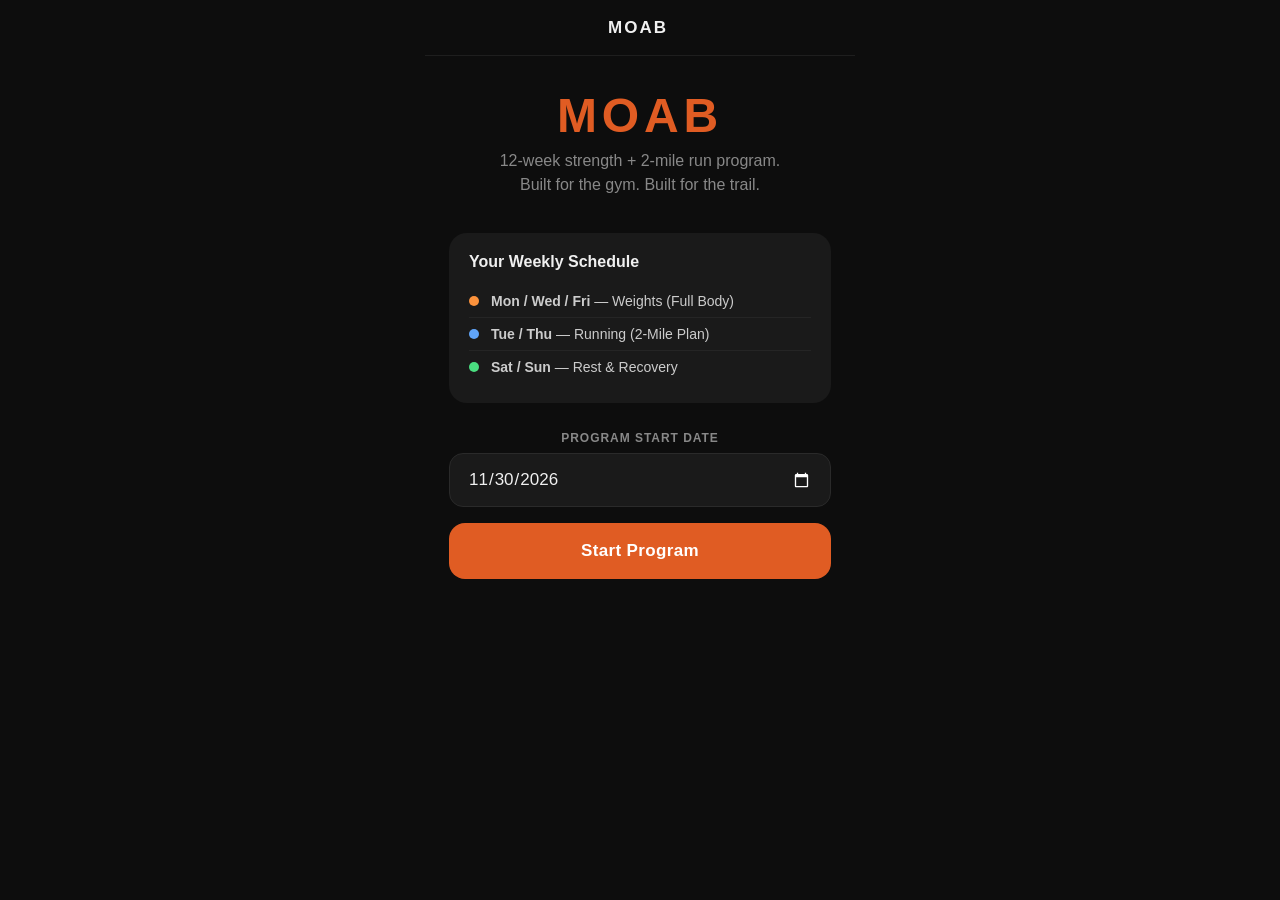
==== index.html @ dd0b4533 "How it works:" ====
<!DOCTYPE html>
<html lang="en">
<head>
  <meta charset="UTF-8">
  <meta name="viewport" content="width=device-width, initial-scale=1.0, viewport-fit=cover, maximum-scale=1.0, user-scalable=no">
  <meta name="apple-mobile-web-app-capable" content="yes">
  <meta name="apple-mobile-web-app-status-bar-style" content="black-translucent">
  <meta name="theme-color" content="#0d0d0d">
  <title>MOAB</title>
  <link rel="stylesheet" href="styles.css">
</head>
<body>
  <div id="app">
    <header id="top-bar">
      <button id="back-btn" class="back-btn hidden" data-action="back">
        <svg viewBox="0 0 24 24" fill="none" stroke="currentColor" stroke-width="2.5" stroke-linecap="round" stroke-linejoin="round">
          <polyline points="15 18 9 12 15 6"/>
        </svg>
      </button>
      <span id="header-title">MOAB</span>
      <div class="header-spacer"></div>
    </header>

    <main id="view"></main>

    <nav id="bottom-nav">
      <button class="nav-btn active" data-view="today">
        <svg viewBox="0 0 24 24" fill="none" stroke="currentColor" stroke-width="2" stroke-linecap="round" stroke-linejoin="round">
          <path d="M13 2L3 14h9l-1 8 10-12h-9l1-8z"/>
        </svg>
        <span>Today</span>
      </button>
      <button class="nav-btn" data-view="schedule">
        <svg viewBox="0 0 24 24" fill="none" stroke="currentColor" stroke-width="2" stroke-linecap="round" stroke-linejoin="round">
          <rect x="3" y="4" width="18" height="18" rx="2"/>
          <line x1="16" y1="2" x2="16" y2="6"/>
          <line x1="8" y1="2" x2="8" y2="6"/>
          <line x1="3" y1="10" x2="21" y2="10"/>
        </svg>
        <span>Schedule</span>
      </button>
      <button class="nav-btn" data-view="history">
        <svg viewBox="0 0 24 24" fill="none" stroke="currentColor" stroke-width="2" stroke-linecap="round" stroke-linejoin="round">
          <polyline points="22 12 18 12 15 21 9 3 6 12 2 12"/>
        </svg>
        <span>History</span>
      </button>
      <button class="nav-btn" data-view="settings">
        <svg viewBox="0 0 24 24" fill="none" stroke="currentColor" stroke-width="2" stroke-linecap="round" stroke-linejoin="round">
          <circle cx="12" cy="12" r="3"/>
          <path d="M19.4 15a1.65 1.65 0 0 0 .33 1.82l.06.06a2 2 0 0 1-2.83 2.83l-.06-.06a1.65 1.65 0 0 0-1.82-.33 1.65 1.65 0 0 0-1 1.51V21a2 2 0 0 1-4 0v-.09A1.65 1.65 0 0 0 9 19.4a1.65 1.65 0 0 0-1.82.33l-.06.06a2 2 0 0 1-2.83-2.83l.06-.06A1.65 1.65 0 0 0 4.68 15a1.65 1.65 0 0 0-1.51-1H3a2 2 0 0 1 0-4h.09A1.65 1.65 0 0 0 4.6 9a1.65 1.65 0 0 0-.33-1.82l-.06-.06a2 2 0 0 1 2.83-2.83l.06.06A1.65 1.65 0 0 0 9 4.68a1.65 1.65 0 0 0 1-1.51V3a2 2 0 0 1 4 0v.09a1.65 1.65 0 0 0 1 1.51 1.65 1.65 0 0 0 1.82-.33l.06-.06a2 2 0 0 1 2.83 2.83l-.06.06A1.65 1.65 0 0 0 19.4 9a1.65 1.65 0 0 0 1.51 1H21a2 2 0 0 1 0 4h-.09a1.65 1.65 0 0 0-1.51 1z"/>
        </svg>
        <span>Settings</span>
      </button>
    </nav>
  </div>
  <script src="app.js"></script>
</body>
</html>
---- styles.css ----
/* =====================================================
   MOAB — Dark Mode Mobile App Styles
   ===================================================== */

*, *::before, *::after {
  box-sizing: border-box;
  margin: 0;
  padding: 0;
}

html {
  font-size: 16px;
  -webkit-text-size-adjust: 100%;
  height: 100%;
}

body {
  background: #0d0d0d;
  color: #f0f0f0;
  font-family: -apple-system, BlinkMacSystemFont, 'SF Pro Text', 'Segoe UI', sans-serif;
  min-height: 100dvh;
  -webkit-tap-highlight-color: transparent;
  overscroll-behavior: none;
}

/* =================== APP SHELL =================== */

#app {
  display: flex;
  flex-direction: column;
  height: 100dvh;
  max-width: 430px;
  margin: 0 auto;
  position: relative;
  background: #0d0d0d;
}

#top-bar {
  display: flex;
  align-items: center;
  justify-content: space-between;
  height: 56px;
  padding: 0 8px 0 4px;
  background: #0d0d0d;
  border-bottom: 1px solid #1e1e1e;
  flex-shrink: 0;
  z-index: 10;
}

#header-title {
  font-size: 17px;
  font-weight: 800;
  letter-spacing: 0.12em;
  color: #f0f0f0;
  text-transform: uppercase;
}

.back-btn {
  width: 44px;
  height: 44px;
  display: flex;
  align-items: center;
  justify-content: center;
  background: none;
  border: none;
  color: #e05c23;
  cursor: pointer;
  border-radius: 10px;
  transition: background 0.1s;
}

.back-btn:active { background: #1a1a1a; }
.back-btn svg { width: 26px; height: 26px; }
.back-btn.hidden { visibility: hidden; pointer-events: none; }

.header-spacer { width: 44px; }

#view {
  flex: 1;
  overflow-y: auto;
  -webkit-overflow-scrolling: touch;
  overscroll-behavior-y: none;
}

/* =================== BOTTOM NAV =================== */

#bottom-nav {
  display: flex;
  height: calc(64px + env(safe-area-inset-bottom));
  padding-bottom: env(safe-area-inset-bottom);
  background: #111;
  border-top: 1px solid #1e1e1e;
  flex-shrink: 0;
}

.nav-btn {
  flex: 1;
  display: flex;
  flex-direction: column;
  align-items: center;
  justify-content: center;
  gap: 3px;
  background: none;
  border: none;
  color: #555;
  cursor: pointer;
  padding: 8px 4px;
  transition: color 0.15s;
}

.nav-btn svg { width: 22px; height: 22px; }
.nav-btn span { font-size: 10px; font-weight: 600; letter-spacing: 0.04em; }
.nav-btn.active { color: #e05c23; }

/* =================== LAYOUT HELPERS =================== */

.view-pad {
  padding: 16px 16px 24px;
}

.pb-nav { padding-bottom: 20px; }

/* =================== CARDS =================== */

.card {
  background: #1a1a1a;
  border-radius: 18px;
  padding: 20px;
  margin-bottom: 12px;
}

.card-border {
  border: 1px solid #2a2a2a;
}

/* =================== BUTTONS =================== */

.btn {
  width: 100%;
  height: 56px;
  border-radius: 16px;
  border: none;
  font-size: 17px;
  font-weight: 700;
  cursor: pointer;
  transition: opacity 0.1s, transform 0.1s;
  letter-spacing: 0.02em;
  display: flex;
  align-items: center;
  justify-content: center;
  gap: 8px;
}

.btn:active { opacity: 0.85; transform: scale(0.98); }

.btn-primary { background: #e05c23; color: #fff; }
.btn-secondary { background: #252525; color: #f0f0f0; }
.btn-ghost { background: transparent; color: #e05c23; border: 2px solid #e05c23; }
.btn-success { background: #14532d; color: #4ade80; }
.btn-danger { background: #3b0000; color: #f87171; border: none; }
.btn-run { background: #1e3a5f; color: #60a5fa; }

.btn-sm {
  height: 48px;
  font-size: 15px;
  border-radius: 12px;
}

/* =================== TODAY VIEW =================== */

.today-header {
  text-align: center;
  padding: 24px 16px 16px;
}

.today-day {
  font-size: 12px;
  color: #888;
  text-transform: uppercase;
  letter-spacing: 0.15em;
  font-weight: 600;
}

.today-date-num {
  font-size: 56px;
  font-weight: 900;
  line-height: 1;
  color: #f0f0f0;
  margin: 4px 0;
}

.today-month {
  font-size: 18px;
  color: #888;
  font-weight: 500;
}

.today-week-badge {
  display: inline-block;
  margin-top: 10px;
  padding: 4px 14px;
  background: #1a1a1a;
  border-radius: 100px;
  font-size: 12px;
  font-weight: 600;
  color: #e05c23;
  letter-spacing: 0.05em;
}

/* =================== WORKOUT TYPE BADGES =================== */

.type-badge {
  display: inline-flex;
  align-items: center;
  gap: 5px;
  padding: 4px 12px;
  border-radius: 100px;
  font-size: 11px;
  font-weight: 700;
  letter-spacing: 0.08em;
  text-transform: uppercase;
  margin-bottom: 12px;
}

.type-badge.weights { background: #2a1506; color: #fb923c; }
.type-badge.run { background: #0f1e36; color: #60a5fa; }
.type-badge.rest { background: #1a1a1a; color: #555; }

/* Run type sub-badges */
.run-badge {
  display: inline-block;
  padding: 3px 10px;
  border-radius: 100px;
  font-size: 10px;
  font-weight: 700;
  letter-spacing: 0.1em;
  text-transform: uppercase;
  margin-bottom: 10px;
}

.run-badge.intervals { background: #1e3a5f; color: #60a5fa; }
.run-badge.threshold { background: #2d1e4a; color: #c084fc; }
.run-badge.tempo { background: #3b1f5e; color: #c084fc; }
.run-badge.easy { background: #1f3a2e; color: #4ade80; }
.run-badge.race-pace { background: #3b2814; color: #fb923c; }
.run-badge.time-trial { background: #3b0f0f; color: #f87171; }

/* =================== WORKOUT CARD (TODAY) =================== */

.workout-title {
  font-size: 26px;
  font-weight: 800;
  color: #f0f0f0;
  line-height: 1.1;
  margin-bottom: 4px;
}

.workout-focus {
  font-size: 15px;
  color: #aaa;
  margin-bottom: 20px;
  font-weight: 400;
}

/* =================== PROGRESS BAR =================== */

.progress-track {
  height: 6px;
  background: #252525;
  border-radius: 3px;
  overflow: hidden;
  margin: 12px 0;
}

.progress-fill {
  height: 100%;
  background: #e05c23;
  border-radius: 3px;
  transition: width 0.4s ease;
}

.progress-label {
  display: flex;
  justify-content: space-between;
  font-size: 12px;
  color: #888;
}

/* =================== COMPLETED BANNER =================== */

.complete-card {
  background: #0d1f16;
  border: 1px solid #14532d;
  border-radius: 18px;
  padding: 28px 20px;
  text-align: center;
  margin-bottom: 16px;
}

.complete-icon { font-size: 52px; margin-bottom: 10px; }
.complete-title { font-size: 22px; font-weight: 800; color: #4ade80; }
.complete-sub { font-size: 14px; color: #888; margin-top: 5px; }

/* =================== STATS ROW =================== */

.stats-row {
  display: grid;
  grid-template-columns: repeat(3, 1fr);
  gap: 10px;
  margin: 16px 0;
}

.stat-box {
  background: #1a1a1a;
  border-radius: 14px;
  padding: 14px 8px;
  text-align: center;
}

.stat-val { font-size: 24px; font-weight: 800; color: #f0f0f0; }
.stat-lbl { font-size: 10px; color: #888; text-transform: uppercase; letter-spacing: 0.08em; margin-top: 3px; }

/* =================== REST DAY =================== */

.rest-day {
  text-align: center;
  padding: 48px 24px 32px;
}

.rest-day-icon { font-size: 72px; margin-bottom: 16px; }
.rest-day-title { font-size: 28px; font-weight: 800; color: #f0f0f0; margin-bottom: 8px; }
.rest-day-sub { font-size: 16px; color: #888; line-height: 1.5; }

/* =================== WEIGHT LOGGER =================== */

.exercise-block {
  background: #1a1a1a;
  border-radius: 18px;
  padding: 18px;
  margin-bottom: 12px;
  border: 1px solid #252525;
  transition: border-color 0.2s, background 0.2s;
}

.exercise-block.all-done {
  background: #0d1f16;
  border-color: #166534;
}

.exercise-name {
  font-size: 19px;
  font-weight: 700;
  color: #f0f0f0;
  margin-bottom: 2px;
}

.exercise-hint {
  font-size: 12px;
  color: #888;
  margin-bottom: 2px;
  line-height: 1.4;
}

.exercise-target {
  font-size: 12px;
  color: #666;
  margin-bottom: 14px;
}

/* Weight Adjuster */
.weight-adjuster {
  display: flex;
  align-items: center;
  gap: 0;
  background: #252525;
  border-radius: 14px;
  overflow: hidden;
  margin-bottom: 14px;
}

.w-btn {
  width: 56px;
  height: 52px;
  border: none;
  background: transparent;
  color: #f0f0f0;
  font-size: 26px;
  font-weight: 300;
  cursor: pointer;
  display: flex;
  align-items: center;
  justify-content: center;
  transition: background 0.1s;
  flex-shrink: 0;
}

.w-btn:active { background: #333; }

.w-display {
  flex: 1;
  text-align: center;
  font-size: 22px;
  font-weight: 700;
  color: #f0f0f0;
  cursor: pointer;
}

.w-unit {
  font-size: 12px;
  color: #888;
  font-weight: 400;
  margin-left: 3px;
}

/* Set Buttons */
.sets-row {
  display: flex;
  gap: 10px;
}

.set-btn {
  flex: 1;
  height: 64px;
  min-width: 0;
  border-radius: 14px;
  border: 2px solid #2a2a2a;
  background: #111;
  color: #666;
  font-size: 17px;
  font-weight: 700;
  cursor: pointer;
  display: flex;
  flex-direction: column;
  align-items: center;
  justify-content: center;
  gap: 2px;
  transition: all 0.15s;
  line-height: 1;
}

.set-btn .set-num { font-size: 13px; font-weight: 500; }
.set-btn .set-check { font-size: 20px; }

.set-btn.done {
  background: #14532d;
  border-color: #4ade80;
  color: #4ade80;
}

.set-btn:active { transform: scale(0.90); }

/* Finish bar */
.finish-bar {
  position: sticky;
  bottom: 0;
  padding: 12px 16px 16px;
  background: linear-gradient(to top, #0d0d0d 70%, transparent);
}

/* =================== RUN LOGGER =================== */

.run-instruction-card {
  background: #111827;
  border: 1px solid #1e3a5f;
  border-radius: 18px;
  padding: 18px;
  margin-bottom: 16px;
}

.run-step {
  display: flex;
  gap: 12px;
  padding: 9px 0;
  border-bottom: 1px solid #1e2a3a;
}

.run-step:last-child { border-bottom: none; }

.run-step-dot {
  width: 8px;
  height: 8px;
  border-radius: 50%;
  background: #e05c23;
  margin-top: 7px;
  flex-shrink: 0;
}

.run-step-dot.blue { background: #60a5fa; }
.run-step-dot.green { background: #4ade80; }
.run-step-dot.orange { background: #fb923c; }
.run-step-dot.red { background: #f87171; }

.run-step-text { font-size: 15px; color: #e0e0e0; line-height: 1.45; flex: 1; }
.run-step-label { font-size: 11px; color: #888; margin-top: 3px; }

/* Form elements */
.form-group { margin-bottom: 16px; }

.form-label {
  font-size: 12px;
  font-weight: 700;
  color: #888;
  text-transform: uppercase;
  letter-spacing: 0.08em;
  margin-bottom: 8px;
  display: block;
}

.form-input {
  width: 100%;
  height: 54px;
  background: #1a1a1a;
  border: 1px solid #2a2a2a;
  border-radius: 14px;
  padding: 0 18px;
  font-size: 18px;
  color: #f0f0f0;
  outline: none;
  -webkit-appearance: none;
  font-family: inherit;
  transition: border-color 0.15s;
}

.form-input:focus { border-color: #e05c23; }
.form-input::placeholder { color: #444; }

/* Time input — monospace large display */
.time-input {
  font-size: 32px;
  font-weight: 700;
  font-variant-numeric: tabular-nums;
  text-align: center;
  letter-spacing: 0.05em;
}

.form-textarea {
  width: 100%;
  min-height: 88px;
  background: #1a1a1a;
  border: 1px solid #2a2a2a;
  border-radius: 14px;
  padding: 14px 18px;
  font-size: 15px;
  color: #f0f0f0;
  outline: none;
  resize: none;
  font-family: inherit;
  -webkit-appearance: none;
  transition: border-color 0.15s;
}

.form-textarea:focus { border-color: #e05c23; }
.form-textarea::placeholder { color: #444; }

/* Feel selector */
.feel-row {
  display: flex;
  gap: 10px;
}

.feel-btn {
  flex: 1;
  height: 56px;
  border-radius: 14px;
  border: 2px solid #252525;
  background: #1a1a1a;
  font-size: 26px;
  cursor: pointer;
  transition: all 0.15s;
}

.feel-btn.selected {
  border-color: #e05c23;
  background: #2a1506;
}

.feel-btn:active { transform: scale(0.92); }

/* =================== SCHEDULE VIEW =================== */

.week-nav {
  display: flex;
  align-items: center;
  justify-content: space-between;
  margin-bottom: 16px;
  padding: 0 2px;
}

.week-nav-label {
  font-size: 16px;
  font-weight: 700;
  color: #f0f0f0;
}

.week-nav-btn {
  width: 44px;
  height: 44px;
  border-radius: 12px;
  background: #1a1a1a;
  border: none;
  color: #f0f0f0;
  cursor: pointer;
  display: flex;
  align-items: center;
  justify-content: center;
  transition: background 0.1s;
}

.week-nav-btn:active { background: #252525; }
.week-nav-btn svg { width: 20px; height: 20px; }

.day-row {
  display: flex;
  align-items: center;
  background: #1a1a1a;
  border-radius: 16px;
  padding: 14px 16px;
  margin-bottom: 8px;
  gap: 14px;
  cursor: pointer;
  border: 1px solid transparent;
  transition: border-color 0.1s;
  min-height: 72px;
}

.day-row.today { border-color: #e05c23; }
.day-row.done { background: #0d1f16; border-color: #166534; }
.day-row.rest { opacity: 0.45; cursor: default; }
.day-row:active:not(.rest) { opacity: 0.8; }

.day-indicator {
  text-align: center;
  width: 40px;
  flex-shrink: 0;
}

.day-abbr {
  font-size: 11px;
  font-weight: 700;
  color: #888;
  text-transform: uppercase;
  letter-spacing: 0.06em;
}

.day-num-sched {
  font-size: 24px;
  font-weight: 800;
  color: #f0f0f0;
  line-height: 1.1;
}

.day-row.today .day-num-sched { color: #e05c23; }

.day-info { flex: 1; min-width: 0; }
.day-wkt-name { font-size: 15px; font-weight: 700; color: #f0f0f0; white-space: nowrap; overflow: hidden; text-overflow: ellipsis; }
.day-wkt-desc { font-size: 12px; color: #888; margin-top: 2px; }

.day-status-icon {
  font-size: 22px;
  flex-shrink: 0;
}

/* =================== HISTORY VIEW =================== */

.history-section-label {
  font-size: 12px;
  font-weight: 700;
  color: #888;
  text-transform: uppercase;
  letter-spacing: 0.1em;
  margin: 20px 0 8px 4px;
}

.history-item {
  display: flex;
  align-items: center;
  gap: 14px;
  background: #1a1a1a;
  border-radius: 16px;
  padding: 14px 16px;
  margin-bottom: 8px;
  cursor: pointer;
  transition: opacity 0.1s;
}

.history-item:active { opacity: 0.75; }

.history-icon {
  width: 46px;
  height: 46px;
  border-radius: 13px;
  display: flex;
  align-items: center;
  justify-content: center;
  font-size: 22px;
  flex-shrink: 0;
}

.history-icon.weights { background: #2a1506; }
.history-icon.run { background: #0f1e36; }

.history-info { flex: 1; min-width: 0; }
.history-date { font-size: 11px; color: #888; font-weight: 600; text-transform: uppercase; letter-spacing: 0.05em; }
.history-name { font-size: 16px; font-weight: 700; color: #f0f0f0; margin-top: 2px; }
.history-detail { font-size: 12px; color: #aaa; margin-top: 3px; }

/* =================== SETTINGS VIEW =================== */

.settings-section { margin-bottom: 28px; }

.settings-section-label {
  font-size: 11px;
  font-weight: 700;
  color: #888;
  text-transform: uppercase;
  letter-spacing: 0.12em;
  margin-bottom: 8px;
  padding-left: 6px;
}

.settings-row {
  display: flex;
  align-items: center;
  justify-content: space-between;
  background: #1a1a1a;
  border-radius: 14px;
  padding: 16px 18px;
  margin-bottom: 8px;
  min-height: 56px;
}

.settings-row-label { font-size: 15px; font-weight: 500; color: #f0f0f0; }
.settings-row-value { font-size: 15px; color: #888; }
.settings-row-link { font-size: 15px; color: #e05c23; font-weight: 600; cursor: pointer; }

/* Toggle */
.unit-toggle {
  display: flex;
  background: #252525;
  border-radius: 10px;
  padding: 3px;
}

.unit-btn {
  padding: 6px 18px;
  border: none;
  border-radius: 8px;
  font-size: 14px;
  font-weight: 700;
  cursor: pointer;
  color: #666;
  background: transparent;
  transition: all 0.15s;
}

.unit-btn.active { background: #1a1a1a; color: #f0f0f0; }

/* Reset confirm */
.reset-confirm {
  display: flex;
  flex-direction: column;
  gap: 8px;
}

/* =================== WELCOME / SETUP =================== */

.welcome-view {
  padding: 32px 24px;
  text-align: center;
}

.app-logo {
  font-size: 48px;
  font-weight: 900;
  letter-spacing: 0.1em;
  color: #e05c23;
  margin-bottom: 6px;
}

.app-tagline {
  font-size: 16px;
  color: #888;
  margin-bottom: 36px;
  line-height: 1.5;
}

.welcome-program-card {
  background: #1a1a1a;
  border-radius: 18px;
  padding: 20px;
  margin-bottom: 28px;
  text-align: left;
}

.welcome-program-title {
  font-size: 16px;
  font-weight: 700;
  color: #f0f0f0;
  margin-bottom: 14px;
}

.program-line {
  display: flex;
  align-items: center;
  gap: 12px;
  padding: 8px 0;
  border-bottom: 1px solid #252525;
  font-size: 14px;
  color: #ccc;
}

.program-line:last-child { border-bottom: none; }

.program-dot {
  width: 10px;
  height: 10px;
  border-radius: 50%;
  flex-shrink: 0;
}

.program-dot.orange { background: #fb923c; }
.program-dot.blue { background: #60a5fa; }
.program-dot.green { background: #4ade80; }

/* =================== NEXT WORKOUT CARD =================== */

.next-card {
  background: #1a1a1a;
  border-radius: 16px;
  padding: 16px;
  margin-bottom: 12px;
}

.next-label {
  font-size: 11px;
  font-weight: 700;
  color: #888;
  text-transform: uppercase;
  letter-spacing: 0.1em;
  margin-bottom: 6px;
}

.next-title { font-size: 17px; font-weight: 700; color: #f0f0f0; }
.next-desc { font-size: 13px; color: #aaa; margin-top: 3px; }

/* =================== SECTION DIVIDER =================== */

.section-title {
  font-size: 13px;
  font-weight: 700;
  color: #888;
  text-transform: uppercase;
  letter-spacing: 0.1em;
  margin: 20px 0 10px 2px;
}

/* =================== EMPTY STATE =================== */

.empty-state {
  text-align: center;
  padding: 64px 24px;
  color: #555;
}

.empty-icon { font-size: 52px; margin-bottom: 12px; }
.empty-title { font-size: 18px; font-weight: 700; color: #666; margin-bottom: 8px; }
.empty-text { font-size: 14px; color: #555; line-height: 1.6; }

/* =================== WEEK SUMMARY BADGE =================== */

.week-progress-row {
  display: flex;
  gap: 8px;
  margin: 16px 0;
}

.week-dot {
  flex: 1;
  height: 6px;
  border-radius: 3px;
  background: #252525;
  transition: background 0.3s;
}

.week-dot.done { background: #e05c23; }
.week-dot.partial { background: #8b3a16; }

/* =================== UTILITY =================== */

.text-muted { color: #888; }
.text-accent { color: #e05c23; }
.text-success { color: #4ade80; }
.text-run { color: #60a5fa; }
.text-warn { color: #fbbf24; }
.text-sm { font-size: 13px; }
.text-xs { font-size: 11px; }
.text-center { text-align: center; }
.fw-700 { font-weight: 700; }
.fw-800 { font-weight: 800; }
.mt-4 { margin-top: 4px; }
.mt-8 { margin-top: 8px; }
.mt-12 { margin-top: 12px; }
.mt-16 { margin-top: 16px; }
.mt-20 { margin-top: 20px; }
.mb-4 { margin-bottom: 4px; }
.mb-8 { margin-bottom: 8px; }
.mb-12 { margin-bottom: 12px; }
.mb-16 { margin-bottom: 16px; }
.mb-20 { margin-bottom: 20px; }

/* =================== ANIMATIONS =================== */

@keyframes fadeUp {
  from { opacity: 0; transform: translateY(10px); }
  to   { opacity: 1; transform: translateY(0); }
}

@keyframes pop {
  0%   { transform: scale(1); }
  40%  { transform: scale(0.88); }
  70%  { transform: scale(1.08); }
  100% { transform: scale(1); }
}

.fade-up { animation: fadeUp 0.22s ease forwards; }

.set-btn.just-done { animation: pop 0.3s ease; }

/* =================== WORKOUT SUMMARY EXERCISE LIST =================== */

.summary-exercise {
  display: flex;
  align-items: center;
  justify-content: space-between;
  padding: 10px 0;
  border-bottom: 1px solid #252525;
  font-size: 14px;
}

.summary-exercise:last-child { border-bottom: none; }
.summary-ex-name { color: #ccc; }
.summary-ex-val { color: #f0f0f0; font-weight: 700; }

/* =================== DATE PICKER WRAPPER =================== */

input[type="date"] {
  color-scheme: dark;
  background: #1a1a1a;
  border: 1px solid #2a2a2a;
  border-radius: 14px;
  padding: 0 18px;
  height: 54px;
  font-size: 17px;
  color: #f0f0f0;
  width: 100%;
  outline: none;
  -webkit-appearance: none;
  font-family: inherit;
}

input[type="date"]:focus { border-color: #e05c23; }
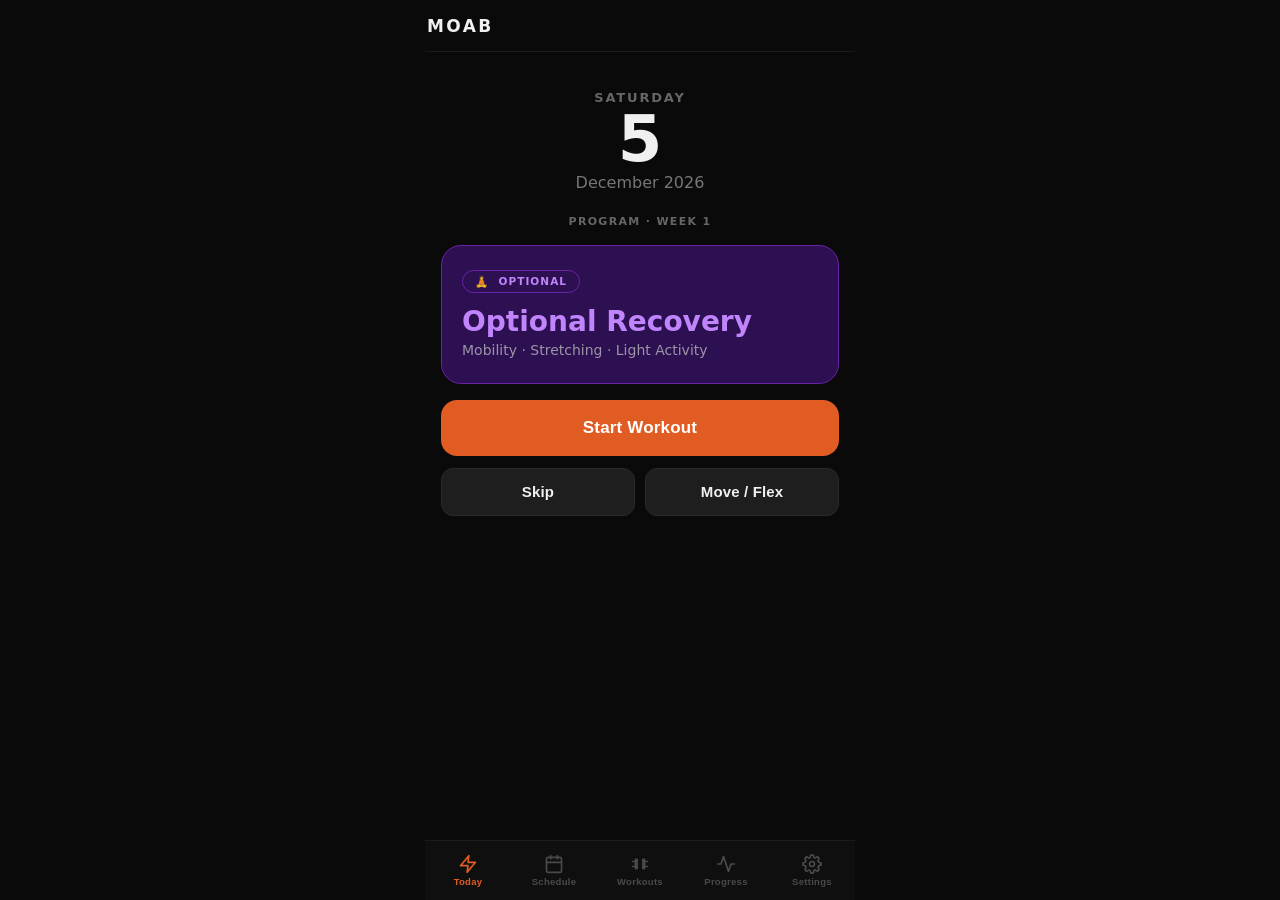
==== commit f276c48b: "What each tab does right now:" ====
--- a/index.html
+++ b/index.html
@@ -5,53 +5,90 @@
   <meta name="viewport" content="width=device-width, initial-scale=1.0, viewport-fit=cover, maximum-scale=1.0, user-scalable=no">
   <meta name="apple-mobile-web-app-capable" content="yes">
   <meta name="apple-mobile-web-app-status-bar-style" content="black-translucent">
-  <meta name="theme-color" content="#0d0d0d">
-  <title>MOAB</title>
+  <meta name="theme-color" content="#0a0a0a">
+  <title>MOAB Weight Training</title>
   <link rel="stylesheet" href="styles.css">
 </head>
 <body>
   <div id="app">
+
+    <!-- Top bar -->
     <header id="top-bar">
       <button id="back-btn" class="back-btn hidden" data-action="back">
-        <svg viewBox="0 0 24 24" fill="none" stroke="currentColor" stroke-width="2.5" stroke-linecap="round" stroke-linejoin="round">
+        <svg viewBox="0 0 24 24" fill="none" stroke="currentColor" stroke-width="2.5"
+             stroke-linecap="round" stroke-linejoin="round">
           <polyline points="15 18 9 12 15 6"/>
         </svg>
       </button>
       <span id="header-title">MOAB</span>
-      <div class="header-spacer"></div>
+      <div class="header-right"></div>
     </header>
 
+    <!-- Main content area -->
     <main id="view"></main>
 
+    <!-- Move/Flex overlay -->
+    <div id="overlay" class="overlay hidden"></div>
+    <div id="modal" class="modal hidden"></div>
+
+    <!-- Bottom navigation -->
     <nav id="bottom-nav">
+
       <button class="nav-btn active" data-view="today">
-        <svg viewBox="0 0 24 24" fill="none" stroke="currentColor" stroke-width="2" stroke-linecap="round" stroke-linejoin="round">
+        <svg viewBox="0 0 24 24" fill="none" stroke="currentColor" stroke-width="2"
+             stroke-linecap="round" stroke-linejoin="round">
           <path d="M13 2L3 14h9l-1 8 10-12h-9l1-8z"/>
         </svg>
         <span>Today</span>
       </button>
+
       <button class="nav-btn" data-view="schedule">
-        <svg viewBox="0 0 24 24" fill="none" stroke="currentColor" stroke-width="2" stroke-linecap="round" stroke-linejoin="round">
+        <svg viewBox="0 0 24 24" fill="none" stroke="currentColor" stroke-width="2"
+             stroke-linecap="round" stroke-linejoin="round">
           <rect x="3" y="4" width="18" height="18" rx="2"/>
           <line x1="16" y1="2" x2="16" y2="6"/>
-          <line x1="8" y1="2" x2="8" y2="6"/>
-          <line x1="3" y1="10" x2="21" y2="10"/>
+          <line x1="8"  y1="2" x2="8"  y2="6"/>
+          <line x1="3"  y1="10" x2="21" y2="10"/>
         </svg>
         <span>Schedule</span>
       </button>
-      <button class="nav-btn" data-view="history">
-        <svg viewBox="0 0 24 24" fill="none" stroke="currentColor" stroke-width="2" stroke-linecap="round" stroke-linejoin="round">
+
+      <button class="nav-btn" data-view="workouts">
+        <svg viewBox="0 0 24 24" fill="none" stroke="currentColor" stroke-width="2"
+             stroke-linecap="round" stroke-linejoin="round">
+          <path d="M6.5 6.5h2v11h-2zM15.5 6.5h2v11h-2z"/>
+          <path d="M3 9h3.5M17.5 9H21M3 15h3.5M17.5 15H21"/>
+        </svg>
+        <span>Workouts</span>
+      </button>
+
+      <button class="nav-btn" data-view="progress">
+        <svg viewBox="0 0 24 24" fill="none" stroke="currentColor" stroke-width="2"
+             stroke-linecap="round" stroke-linejoin="round">
           <polyline points="22 12 18 12 15 21 9 3 6 12 2 12"/>
         </svg>
-        <span>History</span>
+        <span>Progress</span>
       </button>
+
       <button class="nav-btn" data-view="settings">
-        <svg viewBox="0 0 24 24" fill="none" stroke="currentColor" stroke-width="2" stroke-linecap="round" stroke-linejoin="round">
+        <svg viewBox="0 0 24 24" fill="none" stroke="currentColor" stroke-width="2"
+             stroke-linecap="round" stroke-linejoin="round">
           <circle cx="12" cy="12" r="3"/>
-          <path d="M19.4 15a1.65 1.65 0 0 0 .33 1.82l.06.06a2 2 0 0 1-2.83 2.83l-.06-.06a1.65 1.65 0 0 0-1.82-.33 1.65 1.65 0 0 0-1 1.51V21a2 2 0 0 1-4 0v-.09A1.65 1.65 0 0 0 9 19.4a1.65 1.65 0 0 0-1.82.33l-.06.06a2 2 0 0 1-2.83-2.83l.06-.06A1.65 1.65 0 0 0 4.68 15a1.65 1.65 0 0 0-1.51-1H3a2 2 0 0 1 0-4h.09A1.65 1.65 0 0 0 4.6 9a1.65 1.65 0 0 0-.33-1.82l-.06-.06a2 2 0 0 1 2.83-2.83l.06.06A1.65 1.65 0 0 0 9 4.68a1.65 1.65 0 0 0 1-1.51V3a2 2 0 0 1 4 0v.09a1.65 1.65 0 0 0 1 1.51 1.65 1.65 0 0 0 1.82-.33l.06-.06a2 2 0 0 1 2.83 2.83l-.06.06A1.65 1.65 0 0 0 19.4 9a1.65 1.65 0 0 0 1.51 1H21a2 2 0 0 1 0 4h-.09a1.65 1.65 0 0 0-1.51 1z"/>
+          <path d="M19.4 15a1.65 1.65 0 0 0 .33 1.82l.06.06a2 2 0 0 1-2.83
+                   2.83l-.06-.06a1.65 1.65 0 0 0-1.82-.33 1.65 1.65 0 0 0-1
+                   1.51V21a2 2 0 0 1-4 0v-.09A1.65 1.65 0 0 0 9 19.4a1.65 1.65
+                   0 0 0-1.82.33l-.06.06a2 2 0 0 1-2.83-2.83l.06-.06A1.65 1.65
+                   0 0 0 4.68 15a1.65 1.65 0 0 0-1.51-1H3a2 2 0 0 1 0-4h.09
+                   A1.65 1.65 0 0 0 4.6 9a1.65 1.65 0 0 0-.33-1.82l-.06-.06a2
+                   2 0 0 1 2.83-2.83l.06.06A1.65 1.65 0 0 0 9 4.68a1.65 1.65
+                   0 0 0 1-1.51V3a2 2 0 0 1 4 0v.09a1.65 1.65 0 0 0 1 1.51
+                   1.65 1.65 0 0 0 1.82-.33l.06-.06a2 2 0 0 1 2.83 2.83l-.06
+                   .06A1.65 1.65 0 0 0 19.4 9a1.65 1.65 0 0 0 1.51 1H21a2 2
+                   0 0 1 0 4h-.09a1.65 1.65 0 0 0-1.51 1z"/>
         </svg>
         <span>Settings</span>
       </button>
+
     </nav>
   </div>
   <script src="app.js"></script>
--- a/styles.css
+++ b/styles.css
@@ -1,7 +1,9 @@
-/* =====================================================
-   MOAB — Dark Mode Mobile App Styles
-   ===================================================== */
-
+/* ============================================================
+   MOAB Weight Training — Phase 1
+   Mobile-first · Dark mode · iPhone-optimized
+   ============================================================ */
+
+/* ---------- Reset & base ---------- */
 *, *::before, *::after {
   box-sizing: border-box;
   margin: 0;
@@ -15,44 +17,78 @@
 }
 
 body {
-  background: #0d0d0d;
+  background: #0a0a0a;
   color: #f0f0f0;
-  font-family: -apple-system, BlinkMacSystemFont, 'SF Pro Text', 'Segoe UI', sans-serif;
+  font-family: -apple-system, BlinkMacSystemFont, 'SF Pro Text', 'Segoe UI', system-ui, sans-serif;
   min-height: 100dvh;
   -webkit-tap-highlight-color: transparent;
   overscroll-behavior: none;
-}
-
-/* =================== APP SHELL =================== */
-
+  user-select: none;
+}
+
+/* ---------- Workout type colour tokens ---------- */
+:root {
+  --push-fg:     #fb923c;
+  --push-bg:     #3a1a07;
+  --push-border: #7c3512;
+
+  --pull-fg:     #60a5fa;
+  --pull-bg:     #0e2240;
+  --pull-border: #1e4080;
+
+  --legs-fg:     #4ade80;
+  --legs-bg:     #0d2a18;
+  --legs-border: #166534;
+
+  --run-fg:      #f43f5e;
+  --run-bg:      #3b0a16;
+  --run-border:  #9f1239;
+
+  --optional-fg:  #c084fc;
+  --optional-bg:  #2d1052;
+  --optional-border: #6b21a8;
+
+  --rest-fg:     #9ca3af;
+  --rest-bg:     #1a1a1a;
+  --rest-border: #2a2a2a;
+
+  --accent:      #e05c23;
+  --success:     #4ade80;
+  --success-bg:  #0d2a18;
+  --danger:      #f87171;
+  --warning:     #fbbf24;
+}
+
+/* ---------- App shell ---------- */
 #app {
   display: flex;
   flex-direction: column;
   height: 100dvh;
   max-width: 430px;
   margin: 0 auto;
+  background: #0a0a0a;
   position: relative;
-  background: #0d0d0d;
-}
-
+}
+
+/* ---------- Top bar ---------- */
 #top-bar {
   display: flex;
   align-items: center;
   justify-content: space-between;
-  height: 56px;
-  padding: 0 8px 0 4px;
-  background: #0d0d0d;
-  border-bottom: 1px solid #1e1e1e;
+  height: 52px;
+  padding: 0 6px 0 2px;
+  background: #0a0a0a;
+  border-bottom: 1px solid #1c1c1c;
   flex-shrink: 0;
-  z-index: 10;
+  z-index: 20;
 }
 
 #header-title {
   font-size: 17px;
   font-weight: 800;
-  letter-spacing: 0.12em;
+  letter-spacing: 0.14em;
+  text-transform: uppercase;
   color: #f0f0f0;
-  text-transform: uppercase;
 }
 
 .back-btn {
@@ -63,34 +99,34 @@
   justify-content: center;
   background: none;
   border: none;
-  color: #e05c23;
+  color: var(--accent);
   cursor: pointer;
   border-radius: 10px;
-  transition: background 0.1s;
-}
-
-.back-btn:active { background: #1a1a1a; }
+}
 .back-btn svg { width: 26px; height: 26px; }
 .back-btn.hidden { visibility: hidden; pointer-events: none; }
-
-.header-spacer { width: 44px; }
-
+.back-btn:active { background: #1a1a1a; }
+
+.header-right { width: 44px; }
+
+/* ---------- Main scroll area ---------- */
 #view {
   flex: 1;
   overflow-y: auto;
   -webkit-overflow-scrolling: touch;
   overscroll-behavior-y: none;
-}
-
-/* =================== BOTTOM NAV =================== */
-
+  position: relative;
+}
+
+/* ---------- Bottom nav (5 tabs) ---------- */
 #bottom-nav {
   display: flex;
-  height: calc(64px + env(safe-area-inset-bottom));
+  height: calc(60px + env(safe-area-inset-bottom));
   padding-bottom: env(safe-area-inset-bottom);
-  background: #111;
-  border-top: 1px solid #1e1e1e;
+  background: #0f0f0f;
+  border-top: 1px solid #1c1c1c;
   flex-shrink: 0;
+  z-index: 20;
 }
 
 .nav-btn {
@@ -99,42 +135,119 @@
   flex-direction: column;
   align-items: center;
   justify-content: center;
-  gap: 3px;
+  gap: 2px;
   background: none;
   border: none;
+  color: #4a4a4a;
+  cursor: pointer;
+  padding: 6px 2px;
+  transition: color 0.15s;
+  min-width: 0;
+}
+
+.nav-btn svg  { width: 20px; height: 20px; flex-shrink: 0; }
+.nav-btn span { font-size: 9.5px; font-weight: 600; letter-spacing: 0.03em; }
+.nav-btn.active { color: var(--accent); }
+
+/* ---------- Layout helpers ---------- */
+.pad   { padding: 16px 16px 24px; }
+.pad-t { padding-top: 16px; }
+
+/* ---------- Typography ---------- */
+.eyebrow {
+  font-size: 11px;
+  font-weight: 700;
+  letter-spacing: 0.12em;
+  text-transform: uppercase;
+  color: #666;
+}
+
+.section-label {
+  font-size: 12px;
+  font-weight: 700;
+  letter-spacing: 0.1em;
+  text-transform: uppercase;
   color: #555;
-  cursor: pointer;
-  padding: 8px 4px;
-  transition: color 0.15s;
-}
-
-.nav-btn svg { width: 22px; height: 22px; }
-.nav-btn span { font-size: 10px; font-weight: 600; letter-spacing: 0.04em; }
-.nav-btn.active { color: #e05c23; }
-
-/* =================== LAYOUT HELPERS =================== */
-
-.view-pad {
-  padding: 16px 16px 24px;
-}
-
-.pb-nav { padding-bottom: 20px; }
-
-/* =================== CARDS =================== */
-
+  margin: 20px 0 8px 2px;
+}
+
+/* ---------- Cards ---------- */
 .card {
-  background: #1a1a1a;
+  background: #161616;
   border-radius: 18px;
+  border: 1px solid #222;
   padding: 20px;
   margin-bottom: 12px;
 }
 
-.card-border {
-  border: 1px solid #2a2a2a;
-}
-
-/* =================== BUTTONS =================== */
-
+.card-sm {
+  background: #161616;
+  border-radius: 14px;
+  border: 1px solid #222;
+  padding: 14px 16px;
+  margin-bottom: 8px;
+}
+
+/* ---------- Workout type pill ---------- */
+.type-pill {
+  display: inline-flex;
+  align-items: center;
+  gap: 5px;
+  padding: 4px 12px;
+  border-radius: 100px;
+  font-size: 10.5px;
+  font-weight: 800;
+  letter-spacing: 0.1em;
+  text-transform: uppercase;
+  margin-bottom: 14px;
+}
+
+.type-pill.push     { background: var(--push-bg);     color: var(--push-fg);     border: 1px solid var(--push-border); }
+.type-pill.pull     { background: var(--pull-bg);     color: var(--pull-fg);     border: 1px solid var(--pull-border); }
+.type-pill.legs     { background: var(--legs-bg);     color: var(--legs-fg);     border: 1px solid var(--legs-border); }
+.type-pill.run      { background: var(--run-bg);      color: var(--run-fg);      border: 1px solid var(--run-border); }
+.type-pill.optional { background: var(--optional-bg); color: var(--optional-fg); border: 1px solid var(--optional-border); }
+.type-pill.rest     { background: var(--rest-bg);     color: var(--rest-fg);     border: 1px solid var(--rest-border); }
+
+/* ---------- Big workout card (Today) ---------- */
+.workout-card {
+  border-radius: 20px;
+  padding: 24px 20px 22px;
+  margin-bottom: 16px;
+  border: 1px solid;
+}
+
+.workout-card.push     { background: var(--push-bg);     border-color: var(--push-border); }
+.workout-card.pull     { background: var(--pull-bg);     border-color: var(--pull-border); }
+.workout-card.legs     { background: var(--legs-bg);     border-color: var(--legs-border); }
+.workout-card.run      { background: var(--run-bg);      border-color: var(--run-border); }
+.workout-card.optional { background: var(--optional-bg); border-color: var(--optional-border); }
+.workout-card.rest     { background: #161616;            border-color: #222; }
+
+.workout-card-title {
+  font-size: 28px;
+  font-weight: 900;
+  line-height: 1.05;
+  margin-bottom: 5px;
+}
+
+.workout-card-sub {
+  font-size: 14px;
+  opacity: 0.7;
+  font-weight: 400;
+  line-height: 1.4;
+}
+
+.workout-card.push .workout-card-title     { color: var(--push-fg); }
+.workout-card.pull .workout-card-title     { color: var(--pull-fg); }
+.workout-card.legs .workout-card-title     { color: var(--legs-fg); }
+.workout-card.run  .workout-card-title     { color: var(--run-fg); }
+.workout-card.optional .workout-card-title { color: var(--optional-fg); }
+.workout-card.rest .workout-card-title     { color: #9ca3af; }
+
+.workout-card-sub { color: #ccc; }
+
+/* ---------- Buttons ---------- */
 .btn {
   width: 100%;
   height: 56px;
@@ -143,454 +256,120 @@
   font-size: 17px;
   font-weight: 700;
   cursor: pointer;
-  transition: opacity 0.1s, transform 0.1s;
-  letter-spacing: 0.02em;
   display: flex;
   align-items: center;
   justify-content: center;
   gap: 8px;
-}
-
-.btn:active { opacity: 0.85; transform: scale(0.98); }
-
-.btn-primary { background: #e05c23; color: #fff; }
-.btn-secondary { background: #252525; color: #f0f0f0; }
-.btn-ghost { background: transparent; color: #e05c23; border: 2px solid #e05c23; }
-.btn-success { background: #14532d; color: #4ade80; }
-.btn-danger { background: #3b0000; color: #f87171; border: none; }
-.btn-run { background: #1e3a5f; color: #60a5fa; }
-
-.btn-sm {
-  height: 48px;
-  font-size: 15px;
-  border-radius: 12px;
-}
-
-/* =================== TODAY VIEW =================== */
-
+  letter-spacing: 0.01em;
+  transition: opacity 0.1s, transform 0.08s;
+}
+
+.btn:active { opacity: 0.82; transform: scale(0.975); }
+
+.btn-primary   { background: var(--accent);  color: #fff; }
+.btn-secondary { background: #1e1e1e;        color: #f0f0f0; border: 1px solid #2a2a2a; }
+.btn-success   { background: #14532d;        color: var(--success); }
+.btn-danger    { background: #3b0f0f;        color: var(--danger); border: none; }
+.btn-ghost     { background: transparent;   color: var(--accent); border: 2px solid var(--accent); }
+
+/* Coloured start buttons */
+.btn-push     { background: var(--push-bg);     color: var(--push-fg);     border: 1px solid var(--push-border); }
+.btn-pull     { background: var(--pull-bg);     color: var(--pull-fg);     border: 1px solid var(--pull-border); }
+.btn-legs     { background: var(--legs-bg);     color: var(--legs-fg);     border: 1px solid var(--legs-border); }
+.btn-run      { background: var(--run-bg);      color: var(--run-fg);      border: 1px solid var(--run-border); }
+.btn-optional { background: var(--optional-bg); color: var(--optional-fg); border: 1px solid var(--optional-border); }
+
+.btn-sm { height: 48px; font-size: 15px; border-radius: 12px; }
+.btn-xs { height: 40px; font-size: 13px; border-radius: 10px; font-weight: 600; }
+
+.btn-row {
+  display: grid;
+  grid-template-columns: 1fr 1fr;
+  gap: 10px;
+  margin-top: 10px;
+}
+
+.btn-row-3 {
+  display: grid;
+  grid-template-columns: 1fr 1fr;
+  gap: 10px;
+}
+
+/* ---------- Today header ---------- */
 .today-header {
   text-align: center;
-  padding: 24px 16px 16px;
-}
-
-.today-day {
-  font-size: 12px;
-  color: #888;
-  text-transform: uppercase;
-  letter-spacing: 0.15em;
-  font-weight: 600;
-}
-
-.today-date-num {
-  font-size: 56px;
+  padding: 22px 16px 18px;
+}
+
+.today-dayname {
+  font-size: 13px;
+  font-weight: 700;
+  letter-spacing: 0.14em;
+  text-transform: uppercase;
+  color: #666;
+}
+
+.today-datenum {
+  font-size: 64px;
   font-weight: 900;
   line-height: 1;
   color: #f0f0f0;
-  margin: 4px 0;
-}
-
-.today-month {
-  font-size: 18px;
-  color: #888;
+  margin: 2px 0 2px;
+}
+
+.today-monthyear {
+  font-size: 16px;
+  color: #777;
   font-weight: 500;
 }
 
-.today-week-badge {
-  display: inline-block;
-  margin-top: 10px;
-  padding: 4px 14px;
-  background: #1a1a1a;
-  border-radius: 100px;
-  font-size: 12px;
-  font-weight: 600;
-  color: #e05c23;
-  letter-spacing: 0.05em;
-}
-
-/* =================== WORKOUT TYPE BADGES =================== */
-
-.type-badge {
-  display: inline-flex;
-  align-items: center;
-  gap: 5px;
-  padding: 4px 12px;
-  border-radius: 100px;
-  font-size: 11px;
-  font-weight: 700;
-  letter-spacing: 0.08em;
-  text-transform: uppercase;
-  margin-bottom: 12px;
-}
-
-.type-badge.weights { background: #2a1506; color: #fb923c; }
-.type-badge.run { background: #0f1e36; color: #60a5fa; }
-.type-badge.rest { background: #1a1a1a; color: #555; }
-
-/* Run type sub-badges */
-.run-badge {
-  display: inline-block;
-  padding: 3px 10px;
-  border-radius: 100px;
-  font-size: 10px;
-  font-weight: 700;
-  letter-spacing: 0.1em;
-  text-transform: uppercase;
-  margin-bottom: 10px;
-}
-
-.run-badge.intervals { background: #1e3a5f; color: #60a5fa; }
-.run-badge.threshold { background: #2d1e4a; color: #c084fc; }
-.run-badge.tempo { background: #3b1f5e; color: #c084fc; }
-.run-badge.easy { background: #1f3a2e; color: #4ade80; }
-.run-badge.race-pace { background: #3b2814; color: #fb923c; }
-.run-badge.time-trial { background: #3b0f0f; color: #f87171; }
-
-/* =================== WORKOUT CARD (TODAY) =================== */
-
-.workout-title {
-  font-size: 26px;
-  font-weight: 800;
-  color: #f0f0f0;
-  line-height: 1.1;
-  margin-bottom: 4px;
-}
-
-.workout-focus {
-  font-size: 15px;
-  color: #aaa;
-  margin-bottom: 20px;
-  font-weight: 400;
-}
-
-/* =================== PROGRESS BAR =================== */
-
-.progress-track {
-  height: 6px;
-  background: #252525;
-  border-radius: 3px;
-  overflow: hidden;
-  margin: 12px 0;
-}
-
-.progress-fill {
-  height: 100%;
-  background: #e05c23;
-  border-radius: 3px;
-  transition: width 0.4s ease;
-}
-
-.progress-label {
-  display: flex;
-  justify-content: space-between;
-  font-size: 12px;
-  color: #888;
-}
-
-/* =================== COMPLETED BANNER =================== */
-
-.complete-card {
-  background: #0d1f16;
-  border: 1px solid #14532d;
+/* ---------- Done / Skipped states ---------- */
+.done-banner {
+  background: var(--success-bg);
+  border: 1px solid var(--legs-border);
   border-radius: 18px;
-  padding: 28px 20px;
+  padding: 24px 20px;
   text-align: center;
-  margin-bottom: 16px;
-}
-
-.complete-icon { font-size: 52px; margin-bottom: 10px; }
-.complete-title { font-size: 22px; font-weight: 800; color: #4ade80; }
-.complete-sub { font-size: 14px; color: #888; margin-top: 5px; }
-
-/* =================== STATS ROW =================== */
-
-.stats-row {
-  display: grid;
-  grid-template-columns: repeat(3, 1fr);
-  gap: 10px;
-  margin: 16px 0;
-}
-
-.stat-box {
-  background: #1a1a1a;
-  border-radius: 14px;
-  padding: 14px 8px;
-  text-align: center;
-}
-
-.stat-val { font-size: 24px; font-weight: 800; color: #f0f0f0; }
-.stat-lbl { font-size: 10px; color: #888; text-transform: uppercase; letter-spacing: 0.08em; margin-top: 3px; }
-
-/* =================== REST DAY =================== */
-
-.rest-day {
-  text-align: center;
-  padding: 48px 24px 32px;
-}
-
-.rest-day-icon { font-size: 72px; margin-bottom: 16px; }
-.rest-day-title { font-size: 28px; font-weight: 800; color: #f0f0f0; margin-bottom: 8px; }
-.rest-day-sub { font-size: 16px; color: #888; line-height: 1.5; }
-
-/* =================== WEIGHT LOGGER =================== */
-
-.exercise-block {
-  background: #1a1a1a;
-  border-radius: 18px;
-  padding: 18px;
-  margin-bottom: 12px;
-  border: 1px solid #252525;
-  transition: border-color 0.2s, background 0.2s;
-}
-
-.exercise-block.all-done {
-  background: #0d1f16;
-  border-color: #166534;
-}
-
-.exercise-name {
-  font-size: 19px;
-  font-weight: 700;
-  color: #f0f0f0;
-  margin-bottom: 2px;
-}
-
-.exercise-hint {
-  font-size: 12px;
-  color: #888;
-  margin-bottom: 2px;
-  line-height: 1.4;
-}
-
-.exercise-target {
-  font-size: 12px;
-  color: #666;
   margin-bottom: 14px;
 }
 
-/* Weight Adjuster */
-.weight-adjuster {
-  display: flex;
-  align-items: center;
-  gap: 0;
-  background: #252525;
-  border-radius: 14px;
-  overflow: hidden;
-  margin-bottom: 14px;
-}
-
-.w-btn {
-  width: 56px;
-  height: 52px;
-  border: none;
-  background: transparent;
-  color: #f0f0f0;
-  font-size: 26px;
-  font-weight: 300;
-  cursor: pointer;
-  display: flex;
-  align-items: center;
-  justify-content: center;
-  transition: background 0.1s;
-  flex-shrink: 0;
-}
-
-.w-btn:active { background: #333; }
-
-.w-display {
-  flex: 1;
-  text-align: center;
-  font-size: 22px;
-  font-weight: 700;
-  color: #f0f0f0;
-  cursor: pointer;
-}
-
-.w-unit {
-  font-size: 12px;
-  color: #888;
-  font-weight: 400;
-  margin-left: 3px;
-}
-
-/* Set Buttons */
-.sets-row {
-  display: flex;
-  gap: 10px;
-}
-
-.set-btn {
-  flex: 1;
-  height: 64px;
-  min-width: 0;
-  border-radius: 14px;
-  border: 2px solid #2a2a2a;
-  background: #111;
-  color: #666;
-  font-size: 17px;
-  font-weight: 700;
-  cursor: pointer;
-  display: flex;
-  flex-direction: column;
-  align-items: center;
-  justify-content: center;
-  gap: 2px;
-  transition: all 0.15s;
-  line-height: 1;
-}
-
-.set-btn .set-num { font-size: 13px; font-weight: 500; }
-.set-btn .set-check { font-size: 20px; }
-
-.set-btn.done {
-  background: #14532d;
-  border-color: #4ade80;
-  color: #4ade80;
-}
-
-.set-btn:active { transform: scale(0.90); }
-
-/* Finish bar */
-.finish-bar {
-  position: sticky;
-  bottom: 0;
-  padding: 12px 16px 16px;
-  background: linear-gradient(to top, #0d0d0d 70%, transparent);
-}
-
-/* =================== RUN LOGGER =================== */
-
-.run-instruction-card {
-  background: #111827;
-  border: 1px solid #1e3a5f;
-  border-radius: 18px;
-  padding: 18px;
-  margin-bottom: 16px;
-}
-
-.run-step {
-  display: flex;
-  gap: 12px;
-  padding: 9px 0;
-  border-bottom: 1px solid #1e2a3a;
-}
-
-.run-step:last-child { border-bottom: none; }
-
-.run-step-dot {
-  width: 8px;
-  height: 8px;
-  border-radius: 50%;
-  background: #e05c23;
-  margin-top: 7px;
-  flex-shrink: 0;
-}
-
-.run-step-dot.blue { background: #60a5fa; }
-.run-step-dot.green { background: #4ade80; }
-.run-step-dot.orange { background: #fb923c; }
-.run-step-dot.red { background: #f87171; }
-
-.run-step-text { font-size: 15px; color: #e0e0e0; line-height: 1.45; flex: 1; }
-.run-step-label { font-size: 11px; color: #888; margin-top: 3px; }
-
-/* Form elements */
-.form-group { margin-bottom: 16px; }
-
-.form-label {
-  font-size: 12px;
-  font-weight: 700;
-  color: #888;
-  text-transform: uppercase;
-  letter-spacing: 0.08em;
-  margin-bottom: 8px;
-  display: block;
-}
-
-.form-input {
-  width: 100%;
-  height: 54px;
+.done-icon      { font-size: 48px; margin-bottom: 8px; }
+.done-title     { font-size: 22px; font-weight: 800; color: var(--success); }
+.done-sub       { font-size: 13px; color: #888; margin-top: 5px; }
+
+.skipped-banner {
   background: #1a1a1a;
   border: 1px solid #2a2a2a;
-  border-radius: 14px;
-  padding: 0 18px;
-  font-size: 18px;
-  color: #f0f0f0;
-  outline: none;
-  -webkit-appearance: none;
-  font-family: inherit;
-  transition: border-color 0.15s;
-}
-
-.form-input:focus { border-color: #e05c23; }
-.form-input::placeholder { color: #444; }
-
-/* Time input — monospace large display */
-.time-input {
-  font-size: 32px;
-  font-weight: 700;
-  font-variant-numeric: tabular-nums;
+  border-radius: 18px;
+  padding: 20px;
   text-align: center;
-  letter-spacing: 0.05em;
-}
-
-.form-textarea {
-  width: 100%;
-  min-height: 88px;
-  background: #1a1a1a;
-  border: 1px solid #2a2a2a;
-  border-radius: 14px;
-  padding: 14px 18px;
-  font-size: 15px;
-  color: #f0f0f0;
-  outline: none;
-  resize: none;
-  font-family: inherit;
-  -webkit-appearance: none;
-  transition: border-color 0.15s;
-}
-
-.form-textarea:focus { border-color: #e05c23; }
-.form-textarea::placeholder { color: #444; }
-
-/* Feel selector */
-.feel-row {
-  display: flex;
-  gap: 10px;
-}
-
-.feel-btn {
-  flex: 1;
-  height: 56px;
-  border-radius: 14px;
-  border: 2px solid #252525;
-  background: #1a1a1a;
-  font-size: 26px;
-  cursor: pointer;
-  transition: all 0.15s;
-}
-
-.feel-btn.selected {
-  border-color: #e05c23;
-  background: #2a1506;
-}
-
-.feel-btn:active { transform: scale(0.92); }
-
-/* =================== SCHEDULE VIEW =================== */
-
+  margin-bottom: 14px;
+}
+
+.skipped-title  { font-size: 18px; font-weight: 700; color: #666; }
+.skipped-sub    { font-size: 13px; color: #555; margin-top: 5px; }
+
+/* ---------- Rest day ---------- */
+.rest-view {
+  text-align: center;
+  padding: 40px 24px 28px;
+}
+
+.rest-icon  { font-size: 72px; margin-bottom: 16px; }
+.rest-title { font-size: 30px; font-weight: 900; color: #f0f0f0; margin-bottom: 8px; }
+.rest-sub   { font-size: 15px; color: #777; line-height: 1.55; max-width: 280px; margin: 0 auto; }
+
+/* ---------- Schedule view ---------- */
 .week-nav {
   display: flex;
   align-items: center;
   justify-content: space-between;
+  padding: 0 2px;
   margin-bottom: 16px;
-  padding: 0 2px;
-}
-
-.week-nav-label {
-  font-size: 16px;
-  font-weight: 700;
-  color: #f0f0f0;
-}
+}
+
+.week-nav-label     { font-size: 15px; font-weight: 700; color: #f0f0f0; }
+.week-nav-sublabel  { font-size: 11px; color: #555; text-align: center; margin-top: 2px; }
 
 .week-nav-btn {
   width: 44px;
@@ -609,348 +388,268 @@
 .week-nav-btn:active { background: #252525; }
 .week-nav-btn svg { width: 20px; height: 20px; }
 
-.day-row {
-  display: flex;
-  align-items: center;
-  background: #1a1a1a;
+/* Day row in schedule */
+.sched-row {
+  display: flex;
+  align-items: center;
+  gap: 12px;
+  padding: 13px 14px;
   border-radius: 16px;
-  padding: 14px 16px;
+  background: #161616;
+  border: 1px solid #1e1e1e;
   margin-bottom: 8px;
-  gap: 14px;
   cursor: pointer;
-  border: 1px solid transparent;
-  transition: border-color 0.1s;
-  min-height: 72px;
-}
-
-.day-row.today { border-color: #e05c23; }
-.day-row.done { background: #0d1f16; border-color: #166534; }
-.day-row.rest { opacity: 0.45; cursor: default; }
-.day-row:active:not(.rest) { opacity: 0.8; }
-
-.day-indicator {
+  transition: border-color 0.12s;
+  min-height: 70px;
+}
+
+.sched-row.is-today  { border-color: var(--accent); }
+.sched-row.is-done   { background: var(--success-bg); border-color: var(--legs-border); }
+.sched-row.is-skipped { opacity: 0.5; }
+.sched-row.is-rest   { cursor: default; opacity: 0.45; }
+.sched-row:active:not(.is-rest) { opacity: 0.78; }
+
+.sched-date {
   text-align: center;
-  width: 40px;
+  width: 38px;
   flex-shrink: 0;
 }
 
-.day-abbr {
+.sched-date-abbr {
+  font-size: 10px;
+  font-weight: 700;
+  letter-spacing: 0.07em;
+  text-transform: uppercase;
+  color: #555;
+}
+
+.sched-date-num {
+  font-size: 24px;
+  font-weight: 900;
+  color: #f0f0f0;
+  line-height: 1.1;
+}
+
+.sched-row.is-today .sched-date-num { color: var(--accent); }
+
+.sched-info  { flex: 1; min-width: 0; }
+.sched-name  { font-size: 15px; font-weight: 700; color: #f0f0f0; white-space: nowrap; overflow: hidden; text-overflow: ellipsis; }
+.sched-sub   { font-size: 11px; color: #666; margin-top: 2px; }
+
+.sched-status { font-size: 20px; flex-shrink: 0; }
+
+/* ---------- Workouts tab ---------- */
+.workout-library-card {
+  border-radius: 18px;
+  padding: 18px;
+  margin-bottom: 12px;
+  border: 1px solid;
+}
+
+.workout-library-card.push     { background: var(--push-bg);     border-color: var(--push-border); }
+.workout-library-card.pull     { background: var(--pull-bg);     border-color: var(--pull-border); }
+.workout-library-card.legs     { background: var(--legs-bg);     border-color: var(--legs-border); }
+.workout-library-card.run      { background: var(--run-bg);      border-color: var(--run-border); }
+.workout-library-card.optional { background: var(--optional-bg); border-color: var(--optional-border); }
+
+.wl-title {
+  font-size: 20px;
+  font-weight: 800;
+  margin-bottom: 3px;
+}
+
+.workout-library-card.push .wl-title     { color: var(--push-fg); }
+.workout-library-card.pull .wl-title     { color: var(--pull-fg); }
+.workout-library-card.legs .wl-title     { color: var(--legs-fg); }
+.workout-library-card.run  .wl-title     { color: var(--run-fg); }
+.workout-library-card.optional .wl-title { color: var(--optional-fg); }
+
+.wl-sub {
+  font-size: 12px;
+  color: #aaa;
+  margin-bottom: 14px;
+  line-height: 1.45;
+}
+
+.exercise-list {
+  display: flex;
+  flex-wrap: wrap;
+  gap: 6px;
+  margin-bottom: 14px;
+}
+
+.exercise-chip {
+  padding: 4px 10px;
+  background: rgba(0,0,0,0.35);
+  border-radius: 100px;
+  font-size: 11px;
+  font-weight: 600;
+  color: #ddd;
+  letter-spacing: 0.03em;
+}
+
+.coming-soon-note {
+  font-size: 11px;
+  color: #555;
+  font-style: italic;
+  text-align: right;
+}
+
+/* ---------- Progress tab ---------- */
+.progress-header {
+  text-align: center;
+  padding: 24px 16px 16px;
+}
+
+.progress-stat-big {
+  font-size: 72px;
+  font-weight: 900;
+  color: var(--accent);
+  line-height: 1;
+}
+
+.progress-stat-label {
+  font-size: 13px;
+  color: #666;
+  margin-top: 6px;
+  text-transform: uppercase;
+  letter-spacing: 0.1em;
+  font-weight: 600;
+}
+
+.week-dots {
+  display: flex;
+  gap: 8px;
+  justify-content: center;
+  margin: 20px 0 8px;
+}
+
+.week-dot {
+  width: 36px;
+  height: 36px;
+  border-radius: 10px;
+  display: flex;
+  align-items: center;
+  justify-content: center;
+  font-size: 10px;
+  font-weight: 800;
+  text-transform: uppercase;
+  letter-spacing: 0.04em;
+}
+
+.week-dot.done     { background: var(--success-bg); color: var(--success); border: 1px solid var(--legs-border); }
+.week-dot.skipped  { background: #1a1a1a; color: #444; border: 1px solid #2a2a2a; }
+.week-dot.pending  { background: #161616; color: #555; border: 1px solid #222; }
+.week-dot.rest     { background: #111; color: #333; border: 1px solid #1c1c1c; }
+.week-dot.today    { border-color: var(--accent) !important; }
+
+.stats-grid {
+  display: grid;
+  grid-template-columns: 1fr 1fr;
+  gap: 10px;
+  margin-bottom: 12px;
+}
+
+.stat-tile {
+  background: #161616;
+  border: 1px solid #222;
+  border-radius: 16px;
+  padding: 16px;
+  text-align: center;
+}
+
+.stat-tile-val   { font-size: 28px; font-weight: 900; color: #f0f0f0; }
+.stat-tile-label { font-size: 11px; color: #555; text-transform: uppercase; letter-spacing: 0.08em; margin-top: 4px; }
+
+/* ---------- Settings tab ---------- */
+.settings-section { margin-bottom: 28px; }
+
+.settings-group-label {
   font-size: 11px;
   font-weight: 700;
-  color: #888;
-  text-transform: uppercase;
-  letter-spacing: 0.06em;
-}
-
-.day-num-sched {
-  font-size: 24px;
-  font-weight: 800;
-  color: #f0f0f0;
-  line-height: 1.1;
-}
-
-.day-row.today .day-num-sched { color: #e05c23; }
-
-.day-info { flex: 1; min-width: 0; }
-.day-wkt-name { font-size: 15px; font-weight: 700; color: #f0f0f0; white-space: nowrap; overflow: hidden; text-overflow: ellipsis; }
-.day-wkt-desc { font-size: 12px; color: #888; margin-top: 2px; }
-
-.day-status-icon {
-  font-size: 22px;
-  flex-shrink: 0;
-}
-
-/* =================== HISTORY VIEW =================== */
-
-.history-section-label {
+  letter-spacing: 0.12em;
+  text-transform: uppercase;
+  color: #555;
+  margin-bottom: 8px;
+  padding-left: 4px;
+}
+
+.settings-row {
+  display: flex;
+  align-items: center;
+  justify-content: space-between;
+  background: #161616;
+  border: 1px solid #1e1e1e;
+  border-radius: 14px;
+  padding: 15px 16px;
+  margin-bottom: 8px;
+  min-height: 54px;
+}
+
+.settings-row-label { font-size: 15px; font-weight: 500; color: #f0f0f0; }
+.settings-row-value { font-size: 14px; color: #666; }
+.settings-row-action { font-size: 14px; font-weight: 600; color: var(--accent); cursor: pointer; }
+
+.unit-toggle {
+  display: flex;
+  background: #252525;
+  border-radius: 9px;
+  padding: 3px;
+}
+
+.unit-btn {
+  padding: 5px 16px;
+  border: none;
+  border-radius: 7px;
+  font-size: 13px;
+  font-weight: 700;
+  cursor: pointer;
+  color: #555;
+  background: transparent;
+  transition: all 0.15s;
+}
+
+.unit-btn.active { background: #161616; color: #f0f0f0; }
+
+/* ---------- Form inputs ---------- */
+.form-group { margin-bottom: 16px; }
+
+.form-label {
   font-size: 12px;
   font-weight: 700;
-  color: #888;
-  text-transform: uppercase;
-  letter-spacing: 0.1em;
-  margin: 20px 0 8px 4px;
-}
-
-.history-item {
-  display: flex;
-  align-items: center;
-  gap: 14px;
-  background: #1a1a1a;
-  border-radius: 16px;
-  padding: 14px 16px;
+  color: #666;
+  letter-spacing: 0.08em;
+  text-transform: uppercase;
+  display: block;
   margin-bottom: 8px;
-  cursor: pointer;
-  transition: opacity 0.1s;
-}
-
-.history-item:active { opacity: 0.75; }
-
-.history-icon {
-  width: 46px;
-  height: 46px;
+}
+
+.form-input {
+  width: 100%;
+  height: 52px;
+  background: #161616;
+  border: 1px solid #222;
   border-radius: 13px;
-  display: flex;
-  align-items: center;
-  justify-content: center;
-  font-size: 22px;
-  flex-shrink: 0;
-}
-
-.history-icon.weights { background: #2a1506; }
-.history-icon.run { background: #0f1e36; }
-
-.history-info { flex: 1; min-width: 0; }
-.history-date { font-size: 11px; color: #888; font-weight: 600; text-transform: uppercase; letter-spacing: 0.05em; }
-.history-name { font-size: 16px; font-weight: 700; color: #f0f0f0; margin-top: 2px; }
-.history-detail { font-size: 12px; color: #aaa; margin-top: 3px; }
-
-/* =================== SETTINGS VIEW =================== */
-
-.settings-section { margin-bottom: 28px; }
-
-.settings-section-label {
-  font-size: 11px;
-  font-weight: 700;
-  color: #888;
-  text-transform: uppercase;
-  letter-spacing: 0.12em;
-  margin-bottom: 8px;
-  padding-left: 6px;
-}
-
-.settings-row {
-  display: flex;
-  align-items: center;
-  justify-content: space-between;
-  background: #1a1a1a;
-  border-radius: 14px;
-  padding: 16px 18px;
-  margin-bottom: 8px;
-  min-height: 56px;
-}
-
-.settings-row-label { font-size: 15px; font-weight: 500; color: #f0f0f0; }
-.settings-row-value { font-size: 15px; color: #888; }
-.settings-row-link { font-size: 15px; color: #e05c23; font-weight: 600; cursor: pointer; }
-
-/* Toggle */
-.unit-toggle {
-  display: flex;
-  background: #252525;
-  border-radius: 10px;
-  padding: 3px;
-}
-
-.unit-btn {
-  padding: 6px 18px;
-  border: none;
-  border-radius: 8px;
-  font-size: 14px;
-  font-weight: 700;
-  cursor: pointer;
-  color: #666;
-  background: transparent;
-  transition: all 0.15s;
-}
-
-.unit-btn.active { background: #1a1a1a; color: #f0f0f0; }
-
-/* Reset confirm */
-.reset-confirm {
-  display: flex;
-  flex-direction: column;
-  gap: 8px;
-}
-
-/* =================== WELCOME / SETUP =================== */
-
-.welcome-view {
-  padding: 32px 24px;
-  text-align: center;
-}
-
-.app-logo {
-  font-size: 48px;
-  font-weight: 900;
-  letter-spacing: 0.1em;
-  color: #e05c23;
-  margin-bottom: 6px;
-}
-
-.app-tagline {
+  padding: 0 16px;
   font-size: 16px;
-  color: #888;
-  margin-bottom: 36px;
-  line-height: 1.5;
-}
-
-.welcome-program-card {
-  background: #1a1a1a;
-  border-radius: 18px;
-  padding: 20px;
-  margin-bottom: 28px;
-  text-align: left;
-}
-
-.welcome-program-title {
-  font-size: 16px;
-  font-weight: 700;
   color: #f0f0f0;
-  margin-bottom: 14px;
-}
-
-.program-line {
-  display: flex;
-  align-items: center;
-  gap: 12px;
-  padding: 8px 0;
-  border-bottom: 1px solid #252525;
-  font-size: 14px;
-  color: #ccc;
-}
-
-.program-line:last-child { border-bottom: none; }
-
-.program-dot {
-  width: 10px;
-  height: 10px;
-  border-radius: 50%;
-  flex-shrink: 0;
-}
-
-.program-dot.orange { background: #fb923c; }
-.program-dot.blue { background: #60a5fa; }
-.program-dot.green { background: #4ade80; }
-
-/* =================== NEXT WORKOUT CARD =================== */
-
-.next-card {
-  background: #1a1a1a;
-  border-radius: 16px;
-  padding: 16px;
-  margin-bottom: 12px;
-}
-
-.next-label {
-  font-size: 11px;
-  font-weight: 700;
-  color: #888;
-  text-transform: uppercase;
-  letter-spacing: 0.1em;
-  margin-bottom: 6px;
-}
-
-.next-title { font-size: 17px; font-weight: 700; color: #f0f0f0; }
-.next-desc { font-size: 13px; color: #aaa; margin-top: 3px; }
-
-/* =================== SECTION DIVIDER =================== */
-
-.section-title {
-  font-size: 13px;
-  font-weight: 700;
-  color: #888;
-  text-transform: uppercase;
-  letter-spacing: 0.1em;
-  margin: 20px 0 10px 2px;
-}
-
-/* =================== EMPTY STATE =================== */
-
-.empty-state {
-  text-align: center;
-  padding: 64px 24px;
-  color: #555;
-}
-
-.empty-icon { font-size: 52px; margin-bottom: 12px; }
-.empty-title { font-size: 18px; font-weight: 700; color: #666; margin-bottom: 8px; }
-.empty-text { font-size: 14px; color: #555; line-height: 1.6; }
-
-/* =================== WEEK SUMMARY BADGE =================== */
-
-.week-progress-row {
-  display: flex;
-  gap: 8px;
-  margin: 16px 0;
-}
-
-.week-dot {
-  flex: 1;
-  height: 6px;
-  border-radius: 3px;
-  background: #252525;
-  transition: background 0.3s;
-}
-
-.week-dot.done { background: #e05c23; }
-.week-dot.partial { background: #8b3a16; }
-
-/* =================== UTILITY =================== */
-
-.text-muted { color: #888; }
-.text-accent { color: #e05c23; }
-.text-success { color: #4ade80; }
-.text-run { color: #60a5fa; }
-.text-warn { color: #fbbf24; }
-.text-sm { font-size: 13px; }
-.text-xs { font-size: 11px; }
-.text-center { text-align: center; }
-.fw-700 { font-weight: 700; }
-.fw-800 { font-weight: 800; }
-.mt-4 { margin-top: 4px; }
-.mt-8 { margin-top: 8px; }
-.mt-12 { margin-top: 12px; }
-.mt-16 { margin-top: 16px; }
-.mt-20 { margin-top: 20px; }
-.mb-4 { margin-bottom: 4px; }
-.mb-8 { margin-bottom: 8px; }
-.mb-12 { margin-bottom: 12px; }
-.mb-16 { margin-bottom: 16px; }
-.mb-20 { margin-bottom: 20px; }
-
-/* =================== ANIMATIONS =================== */
-
-@keyframes fadeUp {
-  from { opacity: 0; transform: translateY(10px); }
-  to   { opacity: 1; transform: translateY(0); }
-}
-
-@keyframes pop {
-  0%   { transform: scale(1); }
-  40%  { transform: scale(0.88); }
-  70%  { transform: scale(1.08); }
-  100% { transform: scale(1); }
-}
-
-.fade-up { animation: fadeUp 0.22s ease forwards; }
-
-.set-btn.just-done { animation: pop 0.3s ease; }
-
-/* =================== WORKOUT SUMMARY EXERCISE LIST =================== */
-
-.summary-exercise {
-  display: flex;
-  align-items: center;
-  justify-content: space-between;
-  padding: 10px 0;
-  border-bottom: 1px solid #252525;
-  font-size: 14px;
-}
-
-.summary-exercise:last-child { border-bottom: none; }
-.summary-ex-name { color: #ccc; }
-.summary-ex-val { color: #f0f0f0; font-weight: 700; }
-
-/* =================== DATE PICKER WRAPPER =================== */
+  outline: none;
+  -webkit-appearance: none;
+  font-family: inherit;
+  transition: border-color 0.15s;
+}
+
+.form-input:focus       { border-color: var(--accent); }
+.form-input::placeholder { color: #3a3a3a; }
 
 input[type="date"] {
   color-scheme: dark;
-  background: #1a1a1a;
-  border: 1px solid #2a2a2a;
-  border-radius: 14px;
-  padding: 0 18px;
-  height: 54px;
-  font-size: 17px;
+  background: #161616;
+  border: 1px solid #222;
+  border-radius: 13px;
+  padding: 0 16px;
+  height: 52px;
+  font-size: 16px;
   color: #f0f0f0;
   width: 100%;
   outline: none;
@@ -958,4 +657,124 @@
   font-family: inherit;
 }
 
-input[type="date"]:focus { border-color: #e05c23; }
+input[type="date"]:focus { border-color: var(--accent); }
+
+/* ---------- Modal / overlay ---------- */
+.overlay {
+  position: fixed;
+  inset: 0;
+  background: rgba(0,0,0,0.65);
+  z-index: 40;
+  backdrop-filter: blur(3px);
+  -webkit-backdrop-filter: blur(3px);
+}
+
+.modal {
+  position: fixed;
+  left: 50%;
+  bottom: calc(env(safe-area-inset-bottom) + 16px);
+  transform: translateX(-50%);
+  width: calc(100% - 32px);
+  max-width: 398px;
+  background: #1a1a1a;
+  border: 1px solid #2a2a2a;
+  border-radius: 22px;
+  padding: 22px 20px 20px;
+  z-index: 50;
+}
+
+.modal-title {
+  font-size: 18px;
+  font-weight: 800;
+  color: #f0f0f0;
+  margin-bottom: 4px;
+}
+
+.modal-sub {
+  font-size: 13px;
+  color: #666;
+  margin-bottom: 18px;
+  line-height: 1.4;
+}
+
+.modal-day-grid {
+  display: flex;
+  flex-direction: column;
+  gap: 8px;
+  margin-bottom: 16px;
+  max-height: 280px;
+  overflow-y: auto;
+}
+
+.modal-day-option {
+  display: flex;
+  align-items: center;
+  justify-content: space-between;
+  padding: 12px 16px;
+  background: #252525;
+  border-radius: 12px;
+  cursor: pointer;
+  border: 1px solid transparent;
+  transition: border-color 0.1s;
+}
+
+.modal-day-option:active { border-color: var(--accent); }
+.modal-day-option-label { font-size: 15px; font-weight: 600; color: #f0f0f0; }
+.modal-day-option-sub   { font-size: 12px; color: #666; }
+
+/* ---------- Next workout preview ---------- */
+.next-card {
+  background: #161616;
+  border: 1px solid #222;
+  border-radius: 16px;
+  padding: 14px 16px;
+  margin-top: 20px;
+}
+
+.next-label { font-size: 11px; font-weight: 700; color: #555; text-transform: uppercase; letter-spacing: 0.1em; margin-bottom: 5px; }
+.next-name  { font-size: 16px; font-weight: 700; color: #f0f0f0; }
+.next-sub   { font-size: 12px; color: #777; margin-top: 2px; }
+
+/* ---------- Empty / placeholder states ---------- */
+.empty-state {
+  text-align: center;
+  padding: 60px 24px;
+}
+
+.empty-icon  { font-size: 52px; margin-bottom: 14px; }
+.empty-title { font-size: 18px; font-weight: 700; color: #555; margin-bottom: 8px; }
+.empty-text  { font-size: 14px; color: #444; line-height: 1.6; }
+
+/* ---------- Utility ---------- */
+.hidden  { display: none !important; }
+.mt-8  { margin-top: 8px; }
+.mt-12 { margin-top: 12px; }
+.mt-16 { margin-top: 16px; }
+.mt-20 { margin-top: 20px; }
+.mb-8  { margin-bottom: 8px; }
+.mb-12 { margin-bottom: 12px; }
+.mb-16 { margin-bottom: 16px; }
+.text-muted  { color: #666; }
+.text-accent { color: var(--accent); }
+.text-center { text-align: center; }
+.text-sm     { font-size: 13px; }
+.text-xs     { font-size: 11px; }
+.fw-700      { font-weight: 700; }
+.pb-safe     { padding-bottom: 20px; }
+
+/* ---------- Divider ---------- */
+.divider { height: 1px; background: #1e1e1e; margin: 16px 0; }
+
+/* ---------- Animations ---------- */
+@keyframes fadeUp {
+  from { opacity: 0; transform: translateY(10px); }
+  to   { opacity: 1; transform: translateY(0); }
+}
+
+@keyframes slideUp {
+  from { transform: translateX(-50%) translateY(40px); opacity: 0; }
+  to   { transform: translateX(-50%) translateY(0);    opacity: 1; }
+}
+
+.fade-up   { animation: fadeUp  0.22s ease forwards; }
+.slide-up  { animation: slideUp 0.25s ease forwards; }
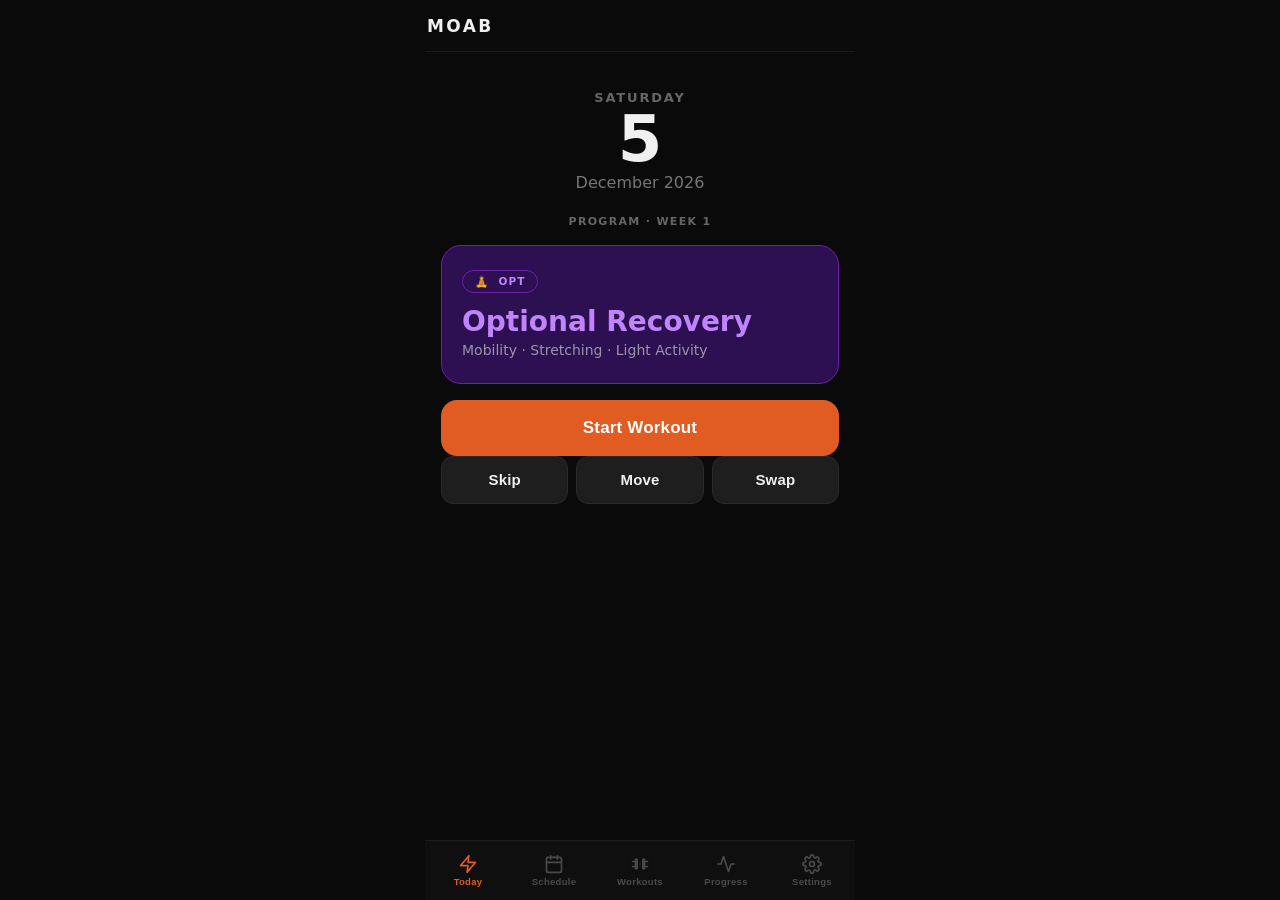
==== commit 0ee8f5bc: "⏺ Everything checks out. Here's the complete Phase 11 summary:" ====
--- a/index.html
+++ b/index.html
@@ -5,8 +5,11 @@
   <meta name="viewport" content="width=device-width, initial-scale=1.0, viewport-fit=cover, maximum-scale=1.0, user-scalable=no">
   <meta name="apple-mobile-web-app-capable" content="yes">
   <meta name="apple-mobile-web-app-status-bar-style" content="black-translucent">
+  <meta name="apple-mobile-web-app-title" content="MOAB Training">
   <meta name="theme-color" content="#0a0a0a">
   <title>MOAB Weight Training</title>
+  <link rel="manifest" href="manifest.json">
+  <link rel="apple-touch-icon" href="icons/icon-180.png">
   <link rel="stylesheet" href="styles.css">
 </head>
 <body>
@@ -23,6 +26,9 @@
       <span id="header-title">MOAB</span>
       <div class="header-right"></div>
     </header>
+
+    <!-- Offline indicator (hidden when online) -->
+    <div id="offline-bar" class="offline-bar hidden">Offline — all data saved locally</div>
 
     <!-- Main content area -->
     <main id="view"></main>
--- a/styles.css
+++ b/styles.css
@@ -117,6 +117,21 @@
   overscroll-behavior-y: none;
   position: relative;
 }
+
+/* ---------- Offline bar ---------- */
+.offline-bar {
+  flex-shrink: 0;
+  background: #292524;
+  border-bottom: 1px solid rgba(251,191,36,.15);
+  color: #fbbf24;
+  font-size: 12px;
+  font-weight: 600;
+  letter-spacing: 0.03em;
+  text-align: center;
+  padding: 6px 16px;
+  z-index: 10;
+}
+.offline-bar.hidden { display: none; }
 
 /* ---------- Bottom nav (5 tabs) ---------- */
 #bottom-nav {
@@ -169,6 +184,9 @@
   text-transform: uppercase;
   color: #555;
   margin: 20px 0 8px 2px;
+  display: flex;
+  align-items: center;
+  gap: 8px;
 }
 
 /* ---------- Cards ---------- */
@@ -778,3 +796,1624 @@
 
 .fade-up   { animation: fadeUp  0.22s ease forwards; }
 .slide-up  { animation: slideUp 0.25s ease forwards; }
+
+/* ============================================================
+   PHASE 2 ADDITIONS
+   ============================================================ */
+
+/* ---------- 3-column button row (Skip / Move / Swap) ---------- */
+.btn-row-3 {
+  display: grid;
+  grid-template-columns: 1fr 1fr 1fr;
+  gap: 8px;
+}
+
+/* ---------- Status badges ---------- */
+.status-badge {
+  display: inline-flex;
+  align-items: center;
+  padding: 2px 9px;
+  border-radius: 100px;
+  font-size: 10px;
+  font-weight: 800;
+  letter-spacing: 0.1em;
+  text-transform: uppercase;
+  white-space: nowrap;
+}
+
+.status-badge.planned,
+.status-badge:not([class*=" "]) {
+  background: #1e1e1e;
+  color: #555;
+  border: 1px solid #2a2a2a;
+}
+
+.status-badge.completed {
+  background: var(--success-bg);
+  color: var(--success);
+  border: 1px solid var(--legs-border);
+}
+
+.status-badge.skipped {
+  background: #1a1a1a;
+  color: #444;
+  border: 1px solid #2a2a2a;
+}
+
+.status-badge.moved {
+  background: #2d2200;
+  color: var(--warning);
+  border: 1px solid #5c4500;
+}
+
+/* ---------- Schedule row: right-side cluster ---------- */
+.sched-right {
+  display: flex;
+  flex-direction: column;
+  align-items: flex-end;
+  gap: 5px;
+  flex-shrink: 0;
+}
+
+.sched-arrow {
+  font-size: 16px;
+  color: #444;
+}
+
+/* ---------- Modal arrow ---------- */
+.modal-day-arrow {
+  font-size: 18px;
+  color: #555;
+  flex-shrink: 0;
+}
+
+/* ---------- Action sheet header ---------- */
+.sheet-header {
+  margin-bottom: 16px;
+}
+
+/* ---------- Modal sub-text ---------- */
+.modal-sub strong { color: #f0f0f0; }
+
+/* ============================================================
+   PHASE 3 — Exercise lists & category chips
+   ============================================================ */
+
+/* Category chip */
+.cat-chip {
+  display: inline-block;
+  padding: 2px 8px;
+  border-radius: 10px;
+  font-size: 11px;
+  font-weight: 600;
+  letter-spacing: 0.3px;
+  white-space: nowrap;
+  flex-shrink: 0;
+}
+.cat-chip.chest      { background: rgba(239,68,68,.18);  color: #f87171; }
+.cat-chip.shoulders  { background: rgba(251,146,60,.18); color: #fb923c; }
+.cat-chip.triceps    { background: rgba(250,204,21,.18); color: #fbbf24; }
+.cat-chip.back       { background: rgba(52,211,153,.18); color: #34d399; }
+.cat-chip.biceps     { background: rgba(96,165,250,.18); color: #60a5fa; }
+.cat-chip.legs       { background: rgba(167,139,250,.18);color: #a78bfa; }
+.cat-chip.core       { background: rgba(244,114,182,.18);color: #f472b6; }
+
+/* Exercise row — shared by Workouts tab and Today view */
+.wkt-ex-row {
+  display: flex;
+  align-items: center;
+  justify-content: space-between;
+  gap: 10px;
+  padding: 9px 0;
+  border-bottom: 1px solid rgba(255,255,255,.06);
+}
+.wkt-ex-row:last-child { border-bottom: none; }
+
+.ex-row-left {
+  display: flex;
+  align-items: center;
+  gap: 8px;
+  min-width: 0;
+}
+
+.ex-name {
+  font-size: 14px;
+  color: #e8e8e8;
+  white-space: nowrap;
+  overflow: hidden;
+  text-overflow: ellipsis;
+}
+
+.ex-vol {
+  font-size: 13px;
+  font-weight: 600;
+  color: #aaa;
+  flex-shrink: 0;
+}
+
+/* Workouts tab card extras */
+.wlc-header {
+  display: flex;
+  align-items: center;
+  justify-content: space-between;
+  margin-bottom: 10px;
+}
+
+.wlc-day {
+  font-size: 12px;
+  color: #666;
+  font-weight: 500;
+}
+
+.ex-list { border-top: 1px solid rgba(255,255,255,.07); padding-top: 4px; }
+
+/* Run note rows in Workouts tab */
+.run-note { border-top: 1px solid rgba(255,255,255,.07); padding-top: 8px; }
+.run-note-row {
+  display: flex;
+  align-items: baseline;
+  gap: 8px;
+  padding: 7px 0;
+  font-size: 14px;
+  color: #bbb;
+  border-bottom: 1px solid rgba(255,255,255,.06);
+}
+.run-note-row:last-child { border-bottom: none; }
+.run-day-label {
+  font-size: 12px;
+  font-weight: 600;
+  color: var(--run-fg);
+  flex-shrink: 0;
+  min-width: 70px;
+}
+
+/* Today view exercise list wrapper */
+.today-ex-list {
+  background: rgba(255,255,255,.04);
+  border-radius: 12px;
+  padding: 4px 14px;
+  margin-bottom: 16px;
+}
+
+/* ============================================================
+   PHASE 4 — Run plan, logging, pace targets
+   ============================================================ */
+
+/* Modal scroll (needed for run log form) */
+.modal {
+  max-height: calc(88dvh - env(safe-area-inset-bottom));
+  overflow-y: auto;
+  -webkit-overflow-scrolling: touch;
+}
+
+/* Settings form extras */
+.form-textarea {
+  height: auto;
+  min-height: 72px;
+  padding: 12px 16px;
+  resize: none;
+  line-height: 1.5;
+  font-family: inherit;
+}
+.form-label-opt {
+  font-weight: 400;
+  font-size: 10px;
+  color: #484848;
+  letter-spacing: 0;
+  text-transform: none;
+}
+
+/* ---------- Effort picker ---------- */
+.effort-picker {
+  display: flex;
+  gap: 5px;
+}
+.effort-btn {
+  flex: 1;
+  padding: 10px 2px;
+  background: rgba(255,255,255,.06);
+  border: 1px solid rgba(255,255,255,.1);
+  border-radius: 9px;
+  color: #666;
+  font-size: 13px;
+  font-weight: 700;
+  text-align: center;
+  cursor: pointer;
+  -webkit-tap-highlight-color: transparent;
+}
+.effort-btn.selected {
+  background: var(--run-bg);
+  border-color: var(--run-border);
+  color: var(--run-fg);
+}
+.effort-btn:active { opacity: 0.7; }
+
+/* ---------- Run plan card (Today view) ---------- */
+.run-plan-card {
+  background: rgba(255,255,255,.04);
+  border: 1px solid rgba(255,255,255,.08);
+  border-radius: 16px;
+  padding: 16px;
+  margin-bottom: 16px;
+}
+.run-plan-header {
+  display: flex;
+  align-items: center;
+  justify-content: space-between;
+  margin-bottom: 3px;
+}
+.run-plan-title {
+  font-size: 17px;
+  font-weight: 800;
+  color: #f0f0f0;
+}
+.run-week-badge {
+  font-size: 11px;
+  font-weight: 700;
+  color: var(--run-fg);
+  background: rgba(244,63,94,.12);
+  padding: 3px 9px;
+  border-radius: 8px;
+  flex-shrink: 0;
+}
+.run-focus-tag {
+  font-size: 12px;
+  font-weight: 600;
+  color: var(--run-fg);
+  opacity: 0.75;
+  margin-bottom: 12px;
+}
+.run-structure {
+  margin-bottom: 12px;
+  border-top: 1px solid rgba(255,255,255,.07);
+}
+.run-struct-row {
+  font-size: 13px;
+  padding: 8px 0;
+  border-bottom: 1px solid rgba(255,255,255,.05);
+  line-height: 1.45;
+}
+.run-struct-row:last-child { border-bottom: none; }
+.run-struct-row.warmup,
+.run-struct-row.cooldown { color: #666; }
+.run-struct-row.main     { color: #e8e8e8; font-weight: 600; }
+
+/* ---------- Pace targets ---------- */
+.pace-targets {
+  background: rgba(0,0,0,.25);
+  border-radius: 10px;
+  padding: 2px 12px;
+}
+.pace-target-row {
+  display: flex;
+  justify-content: space-between;
+  align-items: center;
+  padding: 7px 0;
+  border-bottom: 1px solid rgba(255,255,255,.05);
+  font-size: 13px;
+}
+.pace-target-row:last-child { border-bottom: none; }
+.pace-label { color: #666; }
+.pace-val   { color: var(--run-fg); font-weight: 700; font-feature-settings: 'tnum'; }
+.pace-no-goal {
+  font-size: 12px;
+  color: #484848;
+  font-style: italic;
+  text-align: center;
+  padding: 6px 0;
+}
+
+/* ---------- Run log done summary ---------- */
+.run-log-summary {
+  background: rgba(255,255,255,.04);
+  border: 1px solid rgba(255,255,255,.07);
+  border-radius: 14px;
+  padding: 4px 16px;
+  margin: 12px 0;
+}
+.rls-row {
+  display: flex;
+  justify-content: space-between;
+  align-items: baseline;
+  padding: 7px 0;
+  border-bottom: 1px solid rgba(255,255,255,.05);
+  font-size: 14px;
+}
+.rls-row:last-child { border-bottom: none; }
+.rls-row span:first-child  { color: #666; }
+.rls-row span:last-child   { color: #e8e8e8; font-weight: 600; font-feature-settings: 'tnum'; }
+.rls-splits span:last-child { font-size: 12px; color: #999; font-weight: 400; }
+.rls-notes {
+  font-size: 13px;
+  color: #777;
+  font-style: italic;
+  padding: 8px 0;
+  border-top: 1px solid rgba(255,255,255,.05);
+  line-height: 1.5;
+}
+
+/* ---------- 6-week plan (Workouts tab) ---------- */
+.run-6wk-plan {
+  border-top: 1px solid rgba(255,255,255,.07);
+  padding-top: 4px;
+}
+.run-plan-row {
+  display: flex;
+  align-items: flex-start;
+  gap: 10px;
+  padding: 9px 6px;
+  border-bottom: 1px solid rgba(255,255,255,.05);
+  border-radius: 8px;
+}
+.run-plan-row:last-child { border-bottom: none; }
+.run-plan-row.is-current {
+  background: rgba(244,63,94,.07);
+  border-bottom-color: transparent;
+}
+.run-plan-row-wk {
+  font-size: 10px;
+  font-weight: 800;
+  color: #444;
+  min-width: 26px;
+  padding-top: 3px;
+  flex-shrink: 0;
+  letter-spacing: 0.04em;
+  text-transform: uppercase;
+}
+.run-plan-row.is-current .run-plan-row-wk { color: var(--run-fg); }
+.run-plan-row-body { flex: 1; min-width: 0; }
+.run-plan-row-title  { font-size: 13px; font-weight: 700; color: #ccc; }
+.run-plan-row-detail { font-size: 12px; color: #555; margin-top: 2px; line-height: 1.4; }
+.run-plan-row.is-current .run-plan-row-title  { color: #f0f0f0; }
+.run-plan-row.is-current .run-plan-row-detail { color: #888; }
+.run-current-badge {
+  font-size: 10px;
+  font-weight: 800;
+  color: var(--run-fg);
+  background: rgba(244,63,94,.15);
+  border: 1px solid rgba(244,63,94,.25);
+  padding: 2px 7px;
+  border-radius: 6px;
+  align-self: center;
+  flex-shrink: 0;
+  letter-spacing: 0.05em;
+}
+
+/* ============================================================
+   PHASE 5 — Strength Logger
+   ============================================================ */
+
+/* ---------- Logger shell ---------- */
+.logger-wrap {
+  display: flex;
+  flex-direction: column;
+  min-height: 100%;
+}
+
+.logger-body {
+  flex: 1;
+  padding-bottom: 32px;
+}
+
+/* ---------- Rest timer strip ---------- */
+.rest-timer {
+  position: sticky;
+  top: 0;
+  z-index: 10;
+  background: #111;
+  border-bottom: 1px solid #222;
+  padding: 10px 20px;
+  transition: opacity 0.2s, transform 0.2s;
+}
+.rest-timer.timer-hidden {
+  display: none;
+}
+.rest-timer-inner {
+  display: flex;
+  align-items: center;
+  gap: 10px;
+}
+.rest-timer-label {
+  font-size: 11px;
+  font-weight: 700;
+  text-transform: uppercase;
+  letter-spacing: 0.1em;
+  color: #555;
+  flex-shrink: 0;
+}
+.rest-timer-count {
+  font-size: 22px;
+  font-weight: 900;
+  color: var(--accent);
+  font-feature-settings: 'tnum';
+  flex: 1;
+}
+.rest-timer-skip {
+  font-size: 13px;
+  font-weight: 600;
+  color: #555;
+  background: none;
+  border: none;
+  cursor: pointer;
+  padding: 4px 8px;
+  flex-shrink: 0;
+}
+.rest-timer-skip:active { color: #888; }
+.btn-unstyled { -webkit-tap-highlight-color: transparent; }
+
+/* ---------- Exercise cards ---------- */
+.logger-exercise {
+  background: #111;
+  border: 1px solid #1e1e1e;
+  border-radius: 18px;
+  padding: 16px;
+  margin-bottom: 12px;
+}
+.logger-ex-header {
+  display: flex;
+  align-items: center;
+  justify-content: space-between;
+  margin-bottom: 5px;
+  gap: 8px;
+}
+.logger-ex-left {
+  display: flex;
+  align-items: center;
+  gap: 8px;
+  min-width: 0;
+}
+.logger-ex-name {
+  font-size: 15px;
+  font-weight: 700;
+  color: #e8e8e8;
+  white-space: nowrap;
+  overflow: hidden;
+  text-overflow: ellipsis;
+}
+.logger-ex-target {
+  font-size: 12px;
+  font-weight: 700;
+  color: #444;
+  flex-shrink: 0;
+}
+.logger-ex-hint {
+  font-size: 11px;
+  color: #444;
+  margin-bottom: 4px;
+  line-height: 1.4;
+}
+.logger-ex-last {
+  font-size: 12px;
+  color: #555;
+  margin-bottom: 12px;
+  font-weight: 500;
+}
+
+/* ---------- Set rows ---------- */
+.logger-sets {
+  display: flex;
+  flex-direction: column;
+  gap: 6px;
+  margin-bottom: 12px;
+}
+.logger-set-row {
+  display: flex;
+  align-items: center;
+  gap: 6px;
+  background: #181818;
+  border: 1px solid #232323;
+  border-radius: 12px;
+  padding: 8px 10px;
+  transition: background 0.15s, border-color 0.15s;
+}
+.logger-set-row.set-done {
+  background: rgba(74,222,128,.07);
+  border-color: rgba(74,222,128,.2);
+}
+.set-num {
+  font-size: 12px;
+  font-weight: 700;
+  color: #444;
+  width: 16px;
+  flex-shrink: 0;
+  text-align: center;
+}
+.logger-set-row.set-done .set-num { color: var(--success); }
+
+.set-weight {
+  width: 72px;
+  background: rgba(255,255,255,.06);
+  border: 1px solid rgba(255,255,255,.09);
+  border-radius: 8px;
+  padding: 6px 8px;
+  font-size: 16px;
+  font-weight: 700;
+  color: #f0f0f0;
+  text-align: center;
+  -webkit-appearance: none;
+  font-feature-settings: 'tnum';
+}
+.set-weight:focus { outline: none; border-color: var(--accent); }
+
+.set-unit {
+  font-size: 11px;
+  color: #444;
+  flex-shrink: 0;
+}
+
+.set-reps {
+  width: 52px;
+  background: rgba(255,255,255,.06);
+  border: 1px solid rgba(255,255,255,.09);
+  border-radius: 8px;
+  padding: 6px 8px;
+  font-size: 16px;
+  font-weight: 700;
+  color: #f0f0f0;
+  text-align: center;
+  -webkit-appearance: none;
+  font-feature-settings: 'tnum';
+}
+.set-reps:focus { outline: none; border-color: var(--accent); }
+
+.set-reps-lbl {
+  font-size: 11px;
+  color: #444;
+  flex: 1;
+}
+
+.set-done-btn {
+  width: 36px;
+  height: 36px;
+  border-radius: 50%;
+  border: 2px solid #333;
+  background: none;
+  color: #444;
+  font-size: 16px;
+  font-weight: 700;
+  cursor: pointer;
+  flex-shrink: 0;
+  display: flex;
+  align-items: center;
+  justify-content: center;
+  transition: border-color 0.15s, color 0.15s, background 0.15s;
+  -webkit-tap-highlight-color: transparent;
+}
+.set-done-btn:active { opacity: 0.7; }
+.logger-set-row.set-done .set-done-btn {
+  border-color: var(--success);
+  color: var(--success);
+  background: rgba(74,222,128,.1);
+}
+
+/* Notes textarea inside logger */
+.logger-notes {
+  margin-top: 4px;
+  min-height: 54px;
+  font-size: 14px;
+}
+
+/* ---------- Strength done summary ---------- */
+.strength-log-summary {
+  background: rgba(255,255,255,.03);
+  border: 1px solid rgba(255,255,255,.07);
+  border-radius: 14px;
+  padding: 4px 16px;
+  margin: 12px 0;
+}
+.sls-row {
+  display: flex;
+  justify-content: space-between;
+  align-items: baseline;
+  gap: 8px;
+  padding: 7px 0;
+  border-bottom: 1px solid rgba(255,255,255,.05);
+}
+.sls-row:last-child { border-bottom: none; }
+.sls-name {
+  font-size: 13px;
+  color: #888;
+  flex-shrink: 0;
+  min-width: 0;
+}
+.sls-sets {
+  font-size: 13px;
+  font-weight: 600;
+  color: #e0e0e0;
+  font-feature-settings: 'tnum';
+  text-align: right;
+}
+.sls-notes {
+  font-size: 12px;
+  color: #555;
+  font-style: italic;
+  padding-bottom: 6px;
+  margin-top: -4px;
+  border-bottom: 1px solid rgba(255,255,255,.05);
+  line-height: 1.4;
+}
+
+/* ============================================================
+   PHASE 6 — Run Logger
+   ============================================================ */
+
+/* ---------- Stopwatch strip (sticky) ---------- */
+.sw-strip {
+  position: sticky;
+  top: 0;
+  z-index: 10;
+  background: #0d0d0d;
+  border-bottom: 1px solid #1e1e1e;
+  padding: 14px 20px 12px;
+  display: flex;
+  flex-direction: column;
+  align-items: center;
+  gap: 8px;
+}
+.sw-display {
+  font-size: 48px;
+  font-weight: 900;
+  color: #f0f0f0;
+  letter-spacing: -1px;
+  font-feature-settings: 'tnum';
+  line-height: 1;
+}
+.sw-controls {
+  display: flex;
+  gap: 8px;
+}
+.sw-hint {
+  font-size: 11px;
+  color: #3a3a3a;
+  text-align: center;
+}
+
+/* ---------- Run logger plan reference card ---------- */
+.run-logger-plan {
+  background: rgba(244,63,94,.06);
+  border: 1px solid rgba(244,63,94,.15);
+  border-radius: 16px;
+  padding: 14px 16px;
+  margin-bottom: 20px;
+}
+
+/* ---------- Logger section labels ---------- */
+.logger-section-label {
+  font-size: 11px;
+  font-weight: 700;
+  letter-spacing: 0.1em;
+  text-transform: uppercase;
+  color: #444;
+  margin-bottom: 10px;
+  padding-left: 2px;
+}
+
+/* ---------- Two-column stat row (distance + time) ---------- */
+.run-stats-row {
+  display: grid;
+  grid-template-columns: 1fr 1fr;
+  gap: 10px;
+  margin-bottom: 6px;
+}
+.run-stats-row .form-group { margin-bottom: 0; }
+
+/* ---------- Avg pace display ---------- */
+.avg-pace-row {
+  display: flex;
+  align-items: baseline;
+  justify-content: space-between;
+  background: rgba(255,255,255,.04);
+  border-radius: 10px;
+  padding: 9px 14px;
+  margin-bottom: 20px;
+}
+.avg-pace-label {
+  font-size: 12px;
+  font-weight: 700;
+  text-transform: uppercase;
+  letter-spacing: 0.08em;
+  color: #555;
+}
+.avg-pace-val {
+  font-size: 18px;
+  font-weight: 800;
+  color: var(--run-fg);
+  font-feature-settings: 'tnum';
+}
+
+/* ---------- Interval split grid ---------- */
+.split-grid {
+  display: grid;
+  grid-template-columns: 1fr 1fr;
+  gap: 8px;
+  margin-bottom: 20px;
+}
+.split-row {
+  display: flex;
+  flex-direction: column;
+  gap: 4px;
+}
+.split-label {
+  font-size: 11px;
+  font-weight: 700;
+  color: #555;
+  letter-spacing: 0.05em;
+  padding-left: 2px;
+}
+.split-input {
+  height: 44px;
+  padding: 0 12px;
+  font-size: 16px;
+  font-weight: 700;
+  text-align: center;
+  font-feature-settings: 'tnum';
+}
+
+/* ============================================================
+   PHASE 7 — Progressive Overload
+   ============================================================ */
+
+/* ---------- Today view: exercise wrap ---------- */
+/* Wrapper lets us put border-bottom after the prog hint, not mid-card */
+.today-ex-list .wkt-ex-wrap {
+  border-bottom: 1px solid rgba(255,255,255,.06);
+  padding: 4px 0;
+}
+.today-ex-list .wkt-ex-wrap:last-child { border-bottom: none; }
+.today-ex-list .wkt-ex-row {
+  border-bottom: none;
+  padding: 5px 0 2px;
+}
+
+/* ---------- Progression hint row (Today view) ---------- */
+.prog-today-hint {
+  display: flex;
+  align-items: center;
+  gap: 8px;
+  padding: 0 0 4px;
+  flex-wrap: wrap;
+}
+.prog-today-rec {
+  font-size: 12px;
+  font-weight: 700;
+  color: #888;
+  font-feature-settings: 'tnum';
+}
+.prog-today-rule {
+  font-size: 11px;
+  font-weight: 600;
+  padding: 1px 7px;
+  border-radius: 7px;
+}
+.prog-today-rule.increase {
+  background: rgba(74,222,128,.12);
+  color: var(--success);
+}
+.prog-today-rule.maintain {
+  background: rgba(255,255,255,.06);
+  color: #555;
+}
+.prog-today-rule.deload {
+  background: rgba(251,191,36,.12);
+  color: var(--warning);
+}
+
+/* ---------- Progression widget (logger card) ---------- */
+.prog-widget {
+  background: rgba(255,255,255,.04);
+  border: 1px solid rgba(255,255,255,.08);
+  border-radius: 10px;
+  padding: 10px 12px 8px;
+  margin-bottom: 10px;
+}
+.prog-widget-empty {
+  font-size: 12px;
+  color: #444;
+  margin-bottom: 10px;
+  padding: 2px 0;
+}
+.prog-cols {
+  display: grid;
+  grid-template-columns: 1fr 1fr;
+  gap: 12px;
+  margin-bottom: 6px;
+}
+.prog-col-lbl {
+  font-size: 10px;
+  font-weight: 700;
+  text-transform: uppercase;
+  letter-spacing: 0.1em;
+  color: #444;
+  margin-bottom: 2px;
+}
+.prog-col-val {
+  font-size: 17px;
+  font-weight: 800;
+  color: #888;
+  font-feature-settings: 'tnum';
+  line-height: 1.2;
+}
+.prog-col-val.increase { color: var(--success); }
+.prog-col-val.deload   { color: var(--warning); }
+.prog-col-val.maintain { color: #888; }
+.prog-col-sub {
+  font-size: 11px;
+  color: #555;
+  margin-top: 3px;
+  line-height: 1.4;
+}
+
+/* ---------- Why? expandable ---------- */
+.prog-why {
+  border-top: 1px solid rgba(255,255,255,.06);
+  padding-top: 6px;
+}
+.prog-why > summary {
+  font-size: 11px;
+  font-weight: 700;
+  color: #444;
+  cursor: pointer;
+  list-style: none;
+  display: inline-flex;
+  align-items: center;
+  gap: 5px;
+  letter-spacing: 0.06em;
+  text-transform: uppercase;
+  padding: 2px 0;
+  -webkit-tap-highlight-color: transparent;
+}
+.prog-why > summary::-webkit-details-marker { display: none; }
+.prog-why > summary::before {
+  content: '▸';
+  font-size: 9px;
+  color: #555;
+}
+.prog-why[open] > summary::before { content: '▾'; }
+.prog-why-body {
+  font-size: 12px;
+  color: #666;
+  line-height: 1.55;
+  padding: 6px 0 2px;
+}
+
+/* ---------- Done state: next-session card ---------- */
+.next-session-card {
+  background: rgba(255,255,255,.03);
+  border: 1px solid rgba(255,255,255,.07);
+  border-radius: 14px;
+  padding: 10px 16px 8px;
+  margin: 12px 0;
+}
+.next-session-label {
+  font-size: 10px;
+  font-weight: 700;
+  text-transform: uppercase;
+  letter-spacing: 0.1em;
+  color: #444;
+  margin-bottom: 6px;
+}
+.next-sess-row {
+  display: flex;
+  align-items: center;
+  justify-content: space-between;
+  padding: 5px 0;
+  border-bottom: 1px solid rgba(255,255,255,.04);
+}
+.next-sess-row:last-child { border-bottom: none; }
+.next-sess-name {
+  font-size: 12px;
+  color: #888;
+  flex: 1;
+  min-width: 0;
+  overflow: hidden;
+  text-overflow: ellipsis;
+  white-space: nowrap;
+  margin-right: 10px;
+}
+.next-sess-rec {
+  font-size: 12px;
+  font-weight: 700;
+  font-feature-settings: 'tnum';
+  flex-shrink: 0;
+}
+.next-sess-rec.increase { color: var(--success); }
+.next-sess-rec.maintain { color: #555; }
+.next-sess-rec.deload   { color: var(--warning); }
+
+/* ============================================================
+   PHASE 8 — Run Progress
+   ============================================================ */
+
+/* ---------- 2-Mile status card ---------- */
+.run-prog-card {
+  background: rgba(244,63,94,.06);
+  border: 1px solid rgba(244,63,94,.18);
+  border-radius: 18px;
+  padding: 18px 20px;
+  margin-bottom: 16px;
+}
+.run-prog-header {
+  display: flex;
+  align-items: center;
+  justify-content: space-between;
+  margin-bottom: 12px;
+}
+.run-prog-col { flex: 1; text-align: center; }
+.rp-col-lbl {
+  font-size: 10px;
+  font-weight: 700;
+  text-transform: uppercase;
+  letter-spacing: 0.1em;
+  color: #555;
+  margin-bottom: 3px;
+}
+.rp-col-time {
+  font-size: 26px;
+  font-weight: 900;
+  color: #e0e0e0;
+  font-feature-settings: 'tnum';
+  line-height: 1.1;
+}
+.rp-col-time.goal { color: var(--run-fg); }
+.rp-col-pace {
+  font-size: 11px;
+  color: #555;
+  margin-top: 2px;
+  font-feature-settings: 'tnum';
+}
+.rp-arrow { font-size: 20px; color: #333; padding: 0 6px; flex-shrink: 0; }
+
+.rp-gap {
+  font-size: 12px;
+  color: #888;
+  text-align: center;
+  background: rgba(0,0,0,.25);
+  border-radius: 8px;
+  padding: 7px 12px;
+  margin-bottom: 12px;
+  line-height: 1.5;
+}
+.rp-gap strong { color: #ccc; }
+.rp-gap-met { color: var(--success); font-weight: 700; }
+
+/* ---------- Time trial list ---------- */
+.rp-trial-list { border-top: 1px solid rgba(255,255,255,.07); padding-top: 10px; }
+.rp-trial-label {
+  font-size: 10px;
+  font-weight: 700;
+  text-transform: uppercase;
+  letter-spacing: 0.1em;
+  color: #444;
+  margin-bottom: 6px;
+}
+.rp-trial-row {
+  display: flex;
+  align-items: center;
+  gap: 10px;
+  padding: 5px 0;
+  border-bottom: 1px solid rgba(255,255,255,.04);
+}
+.rp-trial-row:last-child { border-bottom: none; }
+.rp-trial-date { font-size: 12px; color: #666; flex: 1; }
+.rp-trial-time {
+  font-size: 14px;
+  font-weight: 700;
+  color: #e0e0e0;
+  font-feature-settings: 'tnum';
+}
+.rp-delta {
+  font-size: 11px;
+  font-weight: 700;
+  font-feature-settings: 'tnum';
+  min-width: 52px;
+  text-align: right;
+}
+.rp-delta.faster { color: var(--success); }
+.rp-delta.slower { color: var(--danger); }
+.rp-delta.same   { color: #444; font-weight: 400; }
+
+/* ---------- Performance trend grid ---------- */
+.run-trend-grid {
+  display: grid;
+  grid-template-columns: 1fr 1fr;
+  gap: 8px;
+  margin-bottom: 16px;
+}
+.run-trend-tile {
+  background: #161616;
+  border: 1px solid #222;
+  border-radius: 14px;
+  padding: 12px 14px;
+}
+.rtt-header {
+  display: flex;
+  align-items: center;
+  justify-content: space-between;
+  margin-bottom: 5px;
+}
+.rtt-label {
+  font-size: 10px;
+  font-weight: 700;
+  text-transform: uppercase;
+  letter-spacing: 0.07em;
+  color: #555;
+}
+.rp-trend-icon {
+  font-size: 16px;
+  font-weight: 900;
+  line-height: 1;
+}
+.rp-trend-icon.faster { color: var(--success); }
+.rp-trend-icon.slower { color: var(--danger); }
+.rp-trend-icon.same   { color: #444; }
+.rtt-val {
+  font-size: 20px;
+  font-weight: 900;
+  color: #e8e8e8;
+  font-feature-settings: 'tnum';
+  line-height: 1.2;
+}
+.rtt-sub {
+  font-size: 10px;
+  color: #444;
+  margin-top: 3px;
+}
+
+/* ---------- Recent run history ---------- */
+.run-hist-list {
+  background: rgba(255,255,255,.03);
+  border: 1px solid rgba(255,255,255,.07);
+  border-radius: 14px;
+  padding: 4px 16px;
+  margin-bottom: 16px;
+}
+.run-hist-row {
+  display: flex;
+  align-items: center;
+  justify-content: space-between;
+  gap: 8px;
+  padding: 9px 0;
+  border-bottom: 1px solid rgba(255,255,255,.04);
+}
+.run-hist-row:last-child { border-bottom: none; }
+.run-hist-left {
+  display: flex;
+  align-items: center;
+  gap: 8px;
+  min-width: 0;
+}
+.run-hist-date { font-size: 12px; color: #666; flex-shrink: 0; }
+.run-hist-type {
+  font-size: 10px;
+  font-weight: 700;
+  padding: 2px 7px;
+  border-radius: 7px;
+  background: rgba(244,63,94,.12);
+  color: var(--run-fg);
+  flex-shrink: 0;
+}
+.run-hist-stats {
+  display: flex;
+  align-items: center;
+  gap: 6px;
+  flex-shrink: 0;
+}
+.run-hist-val {
+  font-size: 13px;
+  font-weight: 700;
+  color: #e0e0e0;
+  font-feature-settings: 'tnum';
+}
+.run-hist-sub {
+  font-size: 11px;
+  color: #555;
+  font-feature-settings: 'tnum';
+}
+.run-hist-effort {
+  font-size: 10px;
+  font-weight: 700;
+  color: var(--run-fg);
+  background: rgba(244,63,94,.1);
+  padding: 2px 5px;
+  border-radius: 5px;
+  flex-shrink: 0;
+}
+
+/* ---------- Training tips ---------- */
+.run-tips {
+  display: flex;
+  flex-direction: column;
+  gap: 7px;
+  margin-bottom: 16px;
+}
+.run-tip {
+  display: flex;
+  align-items: flex-start;
+  gap: 10px;
+  background: rgba(255,255,255,.03);
+  border: 1px solid rgba(255,255,255,.06);
+  border-radius: 12px;
+  padding: 10px 14px;
+}
+.run-tip-icon { font-size: 15px; flex-shrink: 0; margin-top: 1px; }
+.run-tip-text { font-size: 13px; color: #888; line-height: 1.4; }
+
+/* ---------- Empty run progress state ---------- */
+.rp-empty { padding: 8px 0 16px; }
+.rp-empty-text {
+  font-size: 13px;
+  color: #444;
+  text-align: center;
+  line-height: 1.6;
+  padding: 16px;
+  background: rgba(255,255,255,.02);
+  border-radius: 12px;
+  border: 1px solid rgba(255,255,255,.05);
+  margin-bottom: 12px;
+}
+
+/* ============================================================
+   PHASE 9 — PROGRESS DASHBOARD
+   ============================================================ */
+
+/* ---------- Personal Records grid ---------- */
+.pr-grid {
+  display: grid;
+  grid-template-columns: repeat(3, 1fr);
+  gap: 8px;
+  margin-bottom: 16px;
+}
+.pr-tile {
+  background: rgba(255,255,255,.04);
+  border: 1px solid rgba(255,255,255,.08);
+  border-radius: 14px;
+  padding: 12px 10px 10px;
+  text-align: center;
+  display: flex;
+  flex-direction: column;
+  gap: 2px;
+}
+.pr-tile.empty {
+  opacity: .45;
+  justify-content: center;
+}
+.pr-tile.run { border-color: rgba(244,63,94,.25); }
+.pr-tile-name {
+  font-size: 10px;
+  font-weight: 700;
+  text-transform: uppercase;
+  letter-spacing: .06em;
+  color: #666;
+}
+.pr-tile-1rm {
+  font-size: 22px;
+  font-weight: 800;
+  color: #e0e0e0;
+  line-height: 1.1;
+  margin-top: 4px;
+  font-feature-settings: 'tnum';
+}
+.pr-tile-unit {
+  font-size: 12px;
+  font-weight: 600;
+  color: #555;
+}
+.pr-tile-sub {
+  font-size: 10px;
+  color: #555;
+  margin-top: 2px;
+}
+.pr-tile-actual {
+  font-size: 10px;
+  color: #444;
+  margin-top: 1px;
+}
+.pr-tile-empty {
+  font-size: 12px;
+  color: #444;
+  margin-top: 4px;
+}
+.pr-tile.run .pr-tile-1rm { color: var(--run-fg); }
+
+/* ---------- 1RM sparkline charts ---------- */
+.scr-list {
+  display: flex;
+  flex-direction: column;
+  gap: 10px;
+  margin-bottom: 16px;
+}
+.scr-row {
+  background: rgba(255,255,255,.03);
+  border: 1px solid rgba(255,255,255,.06);
+  border-radius: 14px;
+  padding: 12px 14px 10px;
+  overflow: hidden;
+}
+.scr-header {
+  display: flex;
+  justify-content: space-between;
+  align-items: baseline;
+  margin-bottom: 8px;
+}
+.scr-name {
+  font-size: 12px;
+  font-weight: 700;
+  color: #a0a0a0;
+  text-transform: uppercase;
+  letter-spacing: .05em;
+}
+.scr-val {
+  font-size: 12px;
+  font-weight: 700;
+  color: #e0e0e0;
+  font-feature-settings: 'tnum';
+}
+
+/* ---------- SVG sparkline ---------- */
+.sparkline-wrap {
+  width: 100%;
+  overflow: hidden;
+  border-radius: 6px;
+}
+.sparkline-wrap svg { display: block; }
+
+/* ---------- Weekly Compliance chart ---------- */
+.compliance-card {
+  background: rgba(255,255,255,.03);
+  border: 1px solid rgba(255,255,255,.06);
+  border-radius: 14px;
+  padding: 14px 14px 12px;
+  margin-bottom: 16px;
+}
+.compliance-chart {
+  display: flex;
+  align-items: flex-end;
+  justify-content: space-between;
+  gap: 4px;
+  height: 72px;
+  margin-bottom: 10px;
+}
+.compliance-col {
+  flex: 1;
+  display: flex;
+  flex-direction: column;
+  align-items: center;
+  gap: 4px;
+  height: 100%;
+  justify-content: flex-end;
+}
+.compliance-col.current .compliance-bar { box-shadow: 0 0 6px rgba(251,146,60,.4); }
+.compliance-bar-wrap {
+  width: 100%;
+  height: 56px;
+  display: flex;
+  align-items: flex-end;
+}
+.compliance-bar {
+  width: 100%;
+  border-radius: 4px 4px 0 0;
+  transition: height .3s ease;
+}
+.compliance-bar.high   { background: #4ade80; }
+.compliance-bar.mid    { background: #fb923c; }
+.compliance-bar.low    { background: #ef4444; }
+.compliance-bar.zero   { background: rgba(255,255,255,.08); }
+.compliance-lbl {
+  font-size: 9px;
+  color: #555;
+  font-weight: 600;
+  text-transform: uppercase;
+}
+.compliance-col.current .compliance-lbl { color: #a0a0a0; }
+.compliance-stats {
+  display: flex;
+  align-items: center;
+  gap: 6px;
+  flex-wrap: wrap;
+  padding-top: 4px;
+  border-top: 1px solid rgba(255,255,255,.05);
+}
+.cs-badge {
+  font-size: 11px;
+  font-weight: 600;
+  padding: 2px 8px;
+  border-radius: 20px;
+}
+.cs-badge.cs-strength {
+  background: rgba(74,222,128,.12);
+  color: #4ade80;
+}
+.cs-badge.cs-run {
+  background: rgba(244,63,94,.12);
+  color: var(--run-fg);
+}
+.cs-badge.cs-skip {
+  background: rgba(255,255,255,.06);
+  color: #666;
+}
+.cs-pct {
+  margin-left: auto;
+  font-size: 12px;
+  font-weight: 700;
+  color: #888;
+  font-feature-settings: 'tnum';
+}
+
+/* ---------- Body weight card ---------- */
+.bw-card {
+  background: rgba(255,255,255,.03);
+  border: 1px solid rgba(255,255,255,.06);
+  border-radius: 14px;
+  padding: 14px;
+  margin-bottom: 16px;
+  overflow: hidden;
+}
+.bw-latest-row {
+  display: flex;
+  align-items: baseline;
+  gap: 8px;
+  margin: 10px 0 12px;
+}
+.bw-latest-val {
+  font-size: 22px;
+  font-weight: 800;
+  color: #e0e0e0;
+  font-feature-settings: 'tnum';
+}
+.bw-latest-date {
+  font-size: 12px;
+  color: #555;
+}
+.bw-entry-row {
+  display: flex;
+  gap: 8px;
+  align-items: center;
+}
+.bw-input {
+  flex: 1;
+  min-width: 0;
+}
+.bw-btn {
+  flex-shrink: 0;
+  padding: 0 16px;
+  height: 42px;
+}
+
+/* ============================================================
+   PHASE 10 — BODY METRICS & PROGRESS PHOTOS
+   ============================================================ */
+
+/* ---------- Utility ---------- */
+.visually-hidden {
+  position: absolute;
+  width: 1px; height: 1px;
+  padding: 0; margin: -1px;
+  overflow: hidden;
+  clip: rect(0,0,0,0);
+  white-space: nowrap;
+  border: 0;
+}
+
+.photo-local-badge {
+  font-size: 9px;
+  font-weight: 700;
+  text-transform: uppercase;
+  letter-spacing: .06em;
+  color: #4ade80;
+  background: rgba(74,222,128,.1);
+  border: 1px solid rgba(74,222,128,.2);
+  border-radius: 20px;
+  padding: 2px 7px;
+  flex-shrink: 0;
+}
+
+/* ---------- Body Check-In card ---------- */
+.checkin-card {
+  background: rgba(255,255,255,.03);
+  border: 1px solid rgba(255,255,255,.06);
+  border-radius: 14px;
+  padding: 14px;
+  margin-bottom: 16px;
+  overflow: hidden;
+}
+.checkin-latest-row {
+  display: flex;
+  align-items: baseline;
+  gap: 10px;
+  flex-wrap: wrap;
+  margin: 10px 0 12px;
+}
+.checkin-latest-val {
+  font-size: 22px;
+  font-weight: 800;
+  color: #e0e0e0;
+  font-feature-settings: 'tnum';
+}
+.checkin-latest-waist {
+  font-size: 14px;
+  font-weight: 600;
+  color: #888;
+}
+.checkin-latest-date {
+  font-size: 12px;
+  color: #555;
+  margin-left: auto;
+}
+.checkin-form {
+  display: flex;
+  flex-direction: column;
+  gap: 8px;
+}
+.checkin-form-row {
+  display: grid;
+  grid-template-columns: 1fr 1fr;
+  gap: 8px;
+}
+.checkin-input { width: 100%; }
+.checkin-notes {
+  width: 100%;
+  resize: none;
+  font-size: 14px;
+}
+
+/* ---------- Monthly comparison (text deltas) ---------- */
+.checkin-compare {
+  margin-top: 14px;
+  padding-top: 12px;
+  border-top: 1px solid rgba(255,255,255,.06);
+}
+.cc-header {
+  font-size: 11px;
+  text-transform: uppercase;
+  letter-spacing: .06em;
+  color: #555;
+  margin-bottom: 8px;
+}
+.cc-row {
+  display: flex;
+  gap: 8px;
+  flex-wrap: wrap;
+}
+.cc-stat {
+  font-size: 13px;
+  font-weight: 700;
+  padding: 4px 10px;
+  border-radius: 20px;
+  font-feature-settings: 'tnum';
+}
+.cc-stat.down { background: rgba(74,222,128,.12); color: #4ade80; }
+.cc-stat.up   { background: rgba(239,68,68,.12);  color: #f87171; }
+.cc-stat.same { background: rgba(255,255,255,.06); color: #888; }
+
+/* ---------- Progress photo warning ---------- */
+.photo-warn {
+  font-size: 12px;
+  color: #555;
+  line-height: 1.5;
+  margin: -8px 0 12px;
+}
+
+/* ---------- Photo upload grid ---------- */
+.photo-grid {
+  display: grid;
+  grid-template-columns: repeat(3, 1fr);
+  gap: 8px;
+  margin-bottom: 16px;
+}
+.photo-slot {
+  display: block;
+  cursor: pointer;
+  -webkit-tap-highlight-color: transparent;
+}
+.photo-slot-preview {
+  position: relative;
+  aspect-ratio: 3 / 4;
+  background: rgba(255,255,255,.04);
+  border: 1.5px dashed rgba(255,255,255,.12);
+  border-radius: 12px;
+  display: flex;
+  flex-direction: column;
+  align-items: center;
+  justify-content: center;
+  gap: 6px;
+  overflow: hidden;
+  transition: border-color .2s, background .2s;
+}
+.photo-slot:active .photo-slot-preview {
+  background: rgba(255,255,255,.08);
+  border-color: rgba(255,255,255,.25);
+}
+.photo-slot-icon {
+  font-size: 22px;
+  line-height: 1;
+  color: #444;
+  font-weight: 300;
+}
+.photo-slot-name {
+  font-size: 11px;
+  font-weight: 600;
+  text-transform: uppercase;
+  letter-spacing: .06em;
+  color: #555;
+}
+.photo-thumb {
+  position: absolute;
+  inset: 0;
+  width: 100%;
+  height: 100%;
+  object-fit: cover;
+  border-radius: 10px;
+}
+.photo-delete-btn {
+  position: absolute;
+  top: 5px;
+  right: 5px;
+  width: 22px;
+  height: 22px;
+  background: rgba(0,0,0,.7);
+  border: none;
+  border-radius: 50%;
+  color: #fff;
+  font-size: 10px;
+  display: flex;
+  align-items: center;
+  justify-content: center;
+  cursor: pointer;
+  z-index: 2;
+  line-height: 1;
+  padding: 0;
+}
+
+/* ---------- Monthly photo comparison ---------- */
+.monthly-photos-wrap { margin-bottom: 16px; }
+.compare-card {
+  display: flex;
+  gap: 0;
+  background: rgba(255,255,255,.03);
+  border: 1px solid rgba(255,255,255,.06);
+  border-radius: 14px;
+  overflow: hidden;
+  margin-bottom: 16px;
+}
+.compare-col {
+  flex: 1;
+  display: flex;
+  flex-direction: column;
+  gap: 4px;
+  padding: 10px;
+}
+.compare-col-lbl {
+  font-size: 11px;
+  font-weight: 700;
+  text-transform: uppercase;
+  letter-spacing: .06em;
+  color: #555;
+  text-align: center;
+  margin-bottom: 4px;
+}
+.compare-thumb {
+  width: 100%;
+  aspect-ratio: 3 / 4;
+  object-fit: cover;
+  border-radius: 8px;
+}
+.compare-empty {
+  width: 100%;
+  aspect-ratio: 3 / 4;
+  background: rgba(255,255,255,.03);
+  border: 1px dashed rgba(255,255,255,.08);
+  border-radius: 8px;
+  display: flex;
+  align-items: center;
+  justify-content: center;
+  font-size: 10px;
+  text-transform: uppercase;
+  letter-spacing: .05em;
+  color: #3a3a3a;
+}
+.compare-divider {
+  width: 1px;
+  background: rgba(255,255,255,.06);
+  flex-shrink: 0;
+  align-self: stretch;
+}
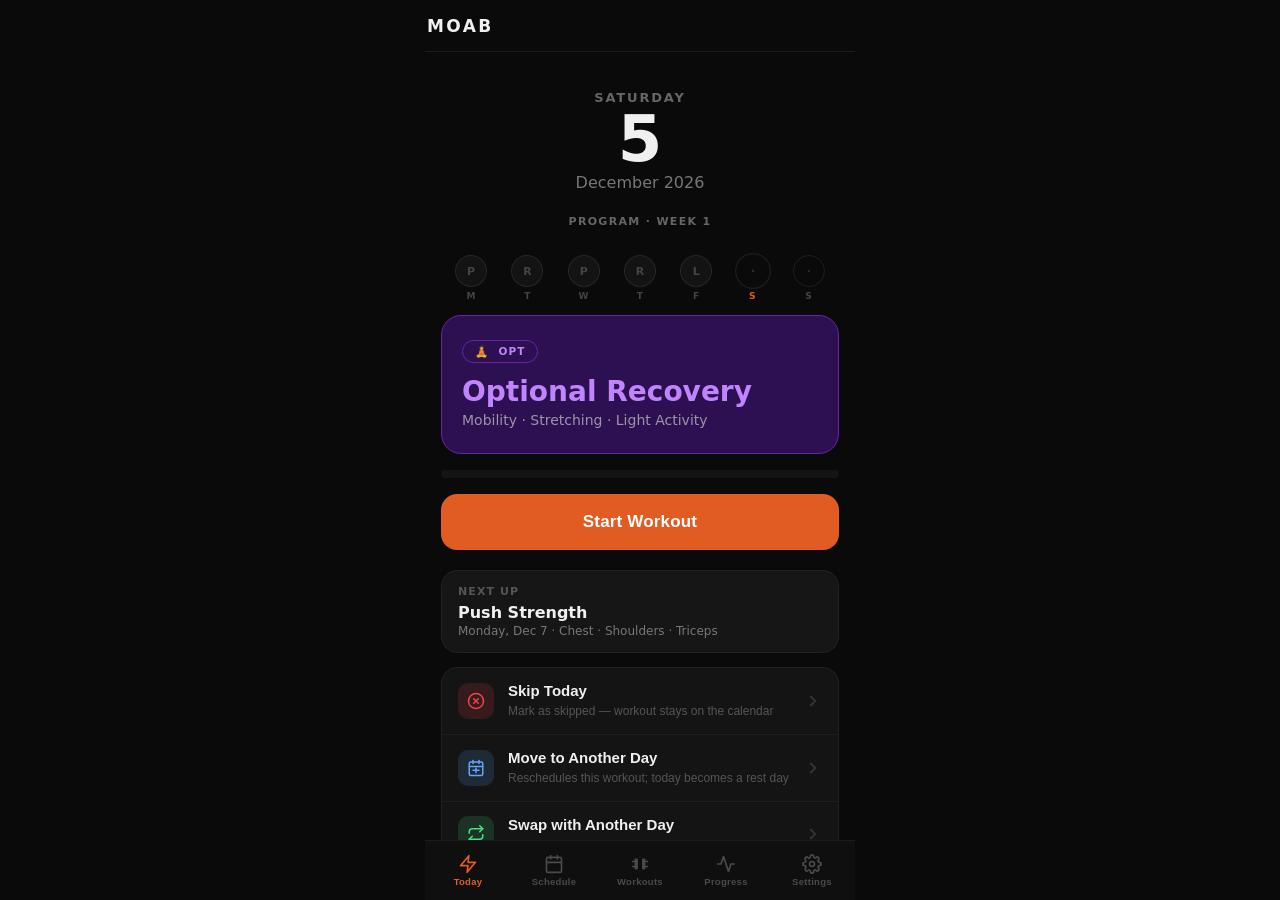
==== commit 48fe8181: "⏺ Clean. The manifest link is gone from index.html and only gets injected when the app is served fro" ====
--- a/index.html
+++ b/index.html
@@ -8,7 +8,6 @@
   <meta name="apple-mobile-web-app-title" content="MOAB Training">
   <meta name="theme-color" content="#0a0a0a">
   <title>MOAB Weight Training</title>
-  <link rel="manifest" href="manifest.json">
   <link rel="apple-touch-icon" href="icons/icon-180.png">
   <link rel="stylesheet" href="styles.css">
 </head>
--- a/styles.css
+++ b/styles.css
@@ -280,6 +280,7 @@
   gap: 8px;
   letter-spacing: 0.01em;
   transition: opacity 0.1s, transform 0.08s;
+  touch-action: manipulation;
 }
 
 .btn:active { opacity: 0.82; transform: scale(0.975); }
@@ -2417,3 +2418,386 @@
   flex-shrink: 0;
   align-self: stretch;
 }
+
+/* ============================================================
+   PHASE 12 — SETTINGS & CUSTOMIZATION
+   ============================================================ */
+
+/* ---------- Goal picker grid ---------- */
+.goal-grid {
+  display: grid;
+  grid-template-columns: 1fr 1fr;
+  gap: 8px;
+  margin-top: 10px;
+}
+.goal-btn {
+  display: flex;
+  flex-direction: column;
+  align-items: flex-start;
+  gap: 2px;
+  padding: 10px 12px;
+  background: rgba(255,255,255,.04);
+  border: 1.5px solid rgba(255,255,255,.08);
+  border-radius: 12px;
+  cursor: pointer;
+  text-align: left;
+  transition: border-color .15s, background .15s;
+}
+.goal-btn.active {
+  background: rgba(251,146,60,.1);
+  border-color: var(--accent);
+}
+.goal-btn:active { opacity: .75; }
+.goal-btn-label {
+  font-size: 13px;
+  font-weight: 700;
+  color: #e0e0e0;
+}
+.goal-btn.active .goal-btn-label { color: var(--accent); }
+.goal-btn-sub {
+  font-size: 10px;
+  color: #555;
+  line-height: 1.3;
+}
+
+/* ---------- Settings select (schedule / rest / subs) ---------- */
+.settings-select {
+  flex: 1;
+  min-width: 0;
+  background: rgba(255,255,255,.05);
+  border: 1px solid rgba(255,255,255,.1);
+  border-radius: 8px;
+  color: #e0e0e0;
+  font-size: 13px;
+  padding: 6px 10px;
+  appearance: none;
+  -webkit-appearance: none;
+  background-image: url("data:image/svg+xml,%3Csvg xmlns='http://www.w3.org/2000/svg' width='12' height='8' viewBox='0 0 12 8'%3E%3Cpath d='M1 1l5 5 5-5' stroke='%23666' stroke-width='1.5' fill='none' stroke-linecap='round'/%3E%3C/svg%3E");
+  background-repeat: no-repeat;
+  background-position: right 10px center;
+  padding-right: 30px;
+  cursor: pointer;
+}
+.settings-select:focus {
+  outline: none;
+  border-color: var(--accent);
+}
+
+/* ---------- Sub-workout label inside exercise subs section ---------- */
+.sub-wkt-label {
+  font-size: 10px;
+  font-weight: 700;
+  text-transform: uppercase;
+  letter-spacing: .08em;
+  color: #444;
+  margin: 10px 0 4px;
+}
+.sub-ex-name {
+  font-size: 12px;
+  color: #888;
+  flex-shrink: 0;
+  max-width: 130px;
+  white-space: nowrap;
+  overflow: hidden;
+  text-overflow: ellipsis;
+}
+
+/* ---------- Import label styled as button ---------- */
+.settings-import-label {
+  display: inline-flex;
+  align-items: center;
+  justify-content: center;
+  cursor: pointer;
+  user-select: none;
+}
+
+/* ---------- Data buttons row ---------- */
+.settings-data-btns {
+  display: flex;
+  gap: 8px;
+  flex-wrap: wrap;
+  margin-top: 12px;
+}
+
+/* ---------- Import feedback ---------- */
+.settings-feedback {
+  font-size: 12px;
+  padding: 8px 12px;
+  border-radius: 8px;
+  margin-top: 10px;
+  line-height: 1.4;
+}
+.settings-feedback.ok  { background: rgba(74,222,128,.1);  color: #4ade80; }
+.settings-feedback.err { background: rgba(239,68,68,.1);   color: #f87171; }
+
+/* ============================================================
+   PHASE 13 — DAILY EXPERIENCE POLISH
+   ============================================================ */
+
+/* ---------- This Week strip (Today view) ---------- */
+.week-strip {
+  display: flex;
+  justify-content: space-between;
+  align-items: center;
+  padding: 10px 4px 14px;
+  gap: 4px;
+}
+.ws-cell {
+  flex: 1;
+  display: flex;
+  flex-direction: column;
+  align-items: center;
+  gap: 4px;
+}
+.ws-dot {
+  width: 32px;
+  height: 32px;
+  border-radius: 50%;
+  display: flex;
+  align-items: center;
+  justify-content: center;
+  font-size: 11px;
+  font-weight: 800;
+  transition: transform .15s;
+}
+.ws-dot.ws-done  { background: rgba(74,222,128,.2);  color: #4ade80; border: 1.5px solid #4ade80; }
+.ws-dot.ws-skip  { background: rgba(239,68,68,.15);  color: #f87171; border: 1.5px solid rgba(239,68,68,.4); }
+.ws-dot.ws-today { background: rgba(251,146,60,.2);  color: var(--accent); border: 1.5px solid var(--accent); }
+.ws-dot.ws-plan  { background: rgba(255,255,255,.04); color: #444;  border: 1.5px solid rgba(255,255,255,.08); }
+.ws-dot.ws-rest  { background: transparent; color: #2a2a2a; border: 1.5px solid #1f1f1f; }
+.ws-current .ws-dot { transform: scale(1.12); }
+.ws-lbl {
+  font-size: 9px;
+  font-weight: 700;
+  text-transform: uppercase;
+  color: #444;
+  letter-spacing: .05em;
+}
+.ws-current .ws-lbl { color: var(--accent); }
+
+/* ---------- Resume banner ---------- */
+.resume-banner {
+  background: rgba(251,146,60,.08);
+  border: 1px solid rgba(251,146,60,.2);
+  border-radius: 12px;
+  padding: 12px 16px;
+  margin-bottom: 12px;
+}
+.resume-banner-text {
+  font-size: 14px;
+  font-weight: 700;
+  color: var(--accent);
+}
+.resume-banner-sub {
+  font-size: 12px;
+  color: #666;
+  margin-top: 2px;
+}
+
+/* ---------- Logger top bar (workout name + duration) ---------- */
+.logger-top-bar {
+  display: flex;
+  align-items: center;
+  justify-content: space-between;
+  padding: 10px 16px 8px;
+  background: #0a0a0a;
+  border-bottom: 1px solid #1a1a1a;
+  flex-shrink: 0;
+}
+.logger-top-wkt {
+  font-size: 13px;
+  font-weight: 700;
+  color: #666;
+  text-transform: uppercase;
+  letter-spacing: .06em;
+}
+.logger-duration-wrap {
+  display: flex;
+  align-items: center;
+  gap: 5px;
+}
+.logger-duration-icon { font-size: 13px; }
+.wkt-duration {
+  font-size: 14px;
+  font-weight: 700;
+  color: #a0a0a0;
+  font-feature-settings: 'tnum';
+  min-width: 36px;
+  text-align: right;
+}
+
+/* ---------- Redesigned set row ---------- */
+.logger-set-row {
+  display: flex;
+  align-items: center;
+  gap: 10px;
+  padding: 10px 0;
+  border-bottom: 1px solid rgba(255,255,255,.05);
+}
+.logger-set-row:last-child { border-bottom: none; }
+
+.set-meta {
+  display: flex;
+  flex-direction: column;
+  align-items: center;
+  gap: 6px;
+  flex-shrink: 0;
+  width: 40px;
+}
+.set-fields {
+  flex: 1;
+  display: flex;
+  flex-direction: column;
+  gap: 6px;
+  min-width: 0;
+}
+.set-adj-row {
+  display: flex;
+  align-items: center;
+  gap: 6px;
+}
+.adj-btn {
+  width: 36px;
+  height: 36px;
+  border-radius: 10px;
+  border: 1px solid rgba(255,255,255,.1);
+  background: rgba(255,255,255,.05);
+  color: #e0e0e0;
+  font-size: 18px;
+  font-weight: 300;
+  display: flex;
+  align-items: center;
+  justify-content: center;
+  cursor: pointer;
+  flex-shrink: 0;
+  -webkit-tap-highlight-color: transparent;
+  transition: background .12s;
+}
+.adj-btn:active { background: rgba(255,255,255,.15); }
+.set-weight, .set-reps {
+  flex: 1;
+  min-width: 0;
+  text-align: center;
+  font-size: 17px;
+  font-weight: 700;
+  height: 36px;
+  border-radius: 8px;
+}
+.set-unit, .set-reps-lbl {
+  font-size: 11px;
+  color: #555;
+  flex-shrink: 0;
+  width: 26px;
+}
+.set-done-btn {
+  width: 40px;
+  height: 40px;
+  border-radius: 50%;
+  border: 2px solid rgba(255,255,255,.15);
+  background: none;
+  color: #555;
+  font-size: 16px;
+  display: flex;
+  align-items: center;
+  justify-content: center;
+  cursor: pointer;
+  transition: all .2s;
+  -webkit-tap-highlight-color: transparent;
+}
+.set-done .set-done-btn {
+  border-color: #4ade80;
+  color: #4ade80;
+  background: rgba(74,222,128,.1);
+}
+
+/* ---------- Repeat last weight button ---------- */
+.repeat-weight-btn {
+  display: block;
+  width: 100%;
+  padding: 8px 12px;
+  margin-bottom: 10px;
+  background: rgba(251,146,60,.08);
+  border: 1px solid rgba(251,146,60,.2);
+  border-radius: 10px;
+  color: var(--accent);
+  font-size: 12px;
+  font-weight: 600;
+  text-align: center;
+  cursor: pointer;
+  -webkit-tap-highlight-color: transparent;
+}
+.repeat-weight-btn:active { background: rgba(251,146,60,.16); }
+
+/* ============================================================
+   PHASE 14 — WORKOUT OPTIONS ACTION LIST
+   Replaces the three small Skip/Move/Swap buttons on Today.
+   Each row is a full-width tappable cell with icon + description.
+   ============================================================ */
+
+.wkt-options {
+  background: #141414;
+  border: 1px solid #222;
+  border-radius: 16px;
+  overflow: hidden;
+  margin-top: 14px;
+  margin-bottom: env(safe-area-inset-bottom, 0px);
+}
+
+.wkt-opt {
+  width: 100%;
+  display: flex;
+  align-items: center;
+  gap: 14px;
+  padding: 14px 16px;
+  background: none;
+  border: none;
+  border-bottom: 1px solid #1e1e1e;
+  cursor: pointer;
+  text-align: left;
+  touch-action: manipulation;
+  -webkit-tap-highlight-color: transparent;
+  transition: background 0.08s;
+  min-height: 60px;
+}
+.wkt-opt:last-child   { border-bottom: none; }
+.wkt-opt:active       { background: #1e1e1e; }
+
+.wkt-opt-icon {
+  width: 36px;
+  height: 36px;
+  border-radius: 10px;
+  display: flex;
+  align-items: center;
+  justify-content: center;
+  flex-shrink: 0;
+}
+.wkt-opt-icon svg { width: 18px; height: 18px; }
+
+.wkt-opt-icon-skip { background: rgba(239,68,68,.15);  color: #ef4444; }
+.wkt-opt-icon-move { background: rgba(96,165,250,.15); color: #60a5fa; }
+.wkt-opt-icon-swap { background: rgba(74,222,128,.15); color: #4ade80; }
+
+.wkt-opt-body {
+  flex: 1;
+  display: flex;
+  flex-direction: column;
+  gap: 3px;
+}
+.wkt-opt-title {
+  font-size: 15px;
+  font-weight: 600;
+  color: #f0f0f0;
+  line-height: 1.2;
+}
+.wkt-opt-sub {
+  font-size: 12px;
+  color: #555;
+  line-height: 1.4;
+}
+
+.wkt-opt-chevron {
+  width: 18px;
+  height: 18px;
+  color: #333;
+  flex-shrink: 0;
+}
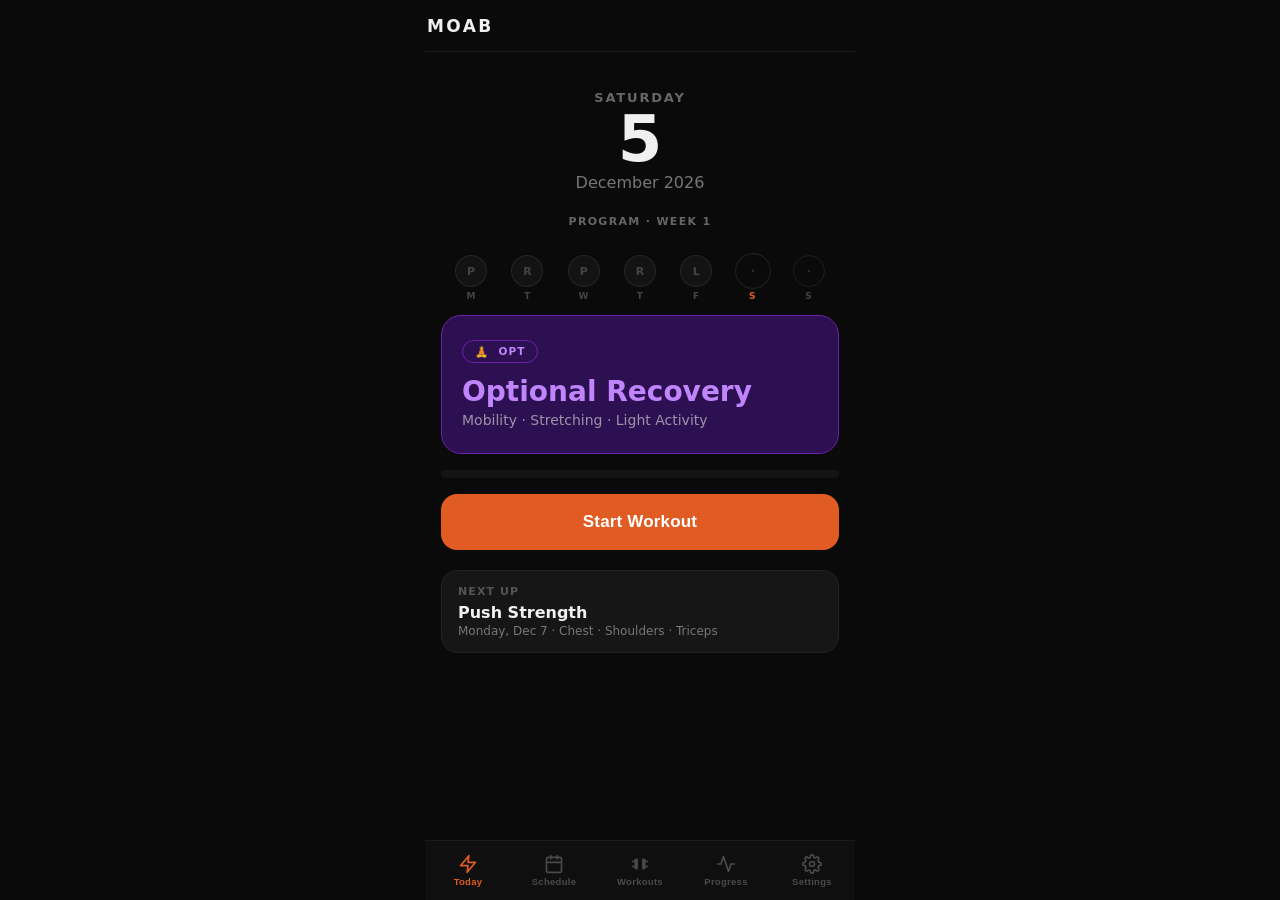
==== commit 646e5057: "⏺ CORS error: The apple-mobile-web-app-capable meta tag was in the HTML, which causes Chrome to auto" ====
--- a/index.html
+++ b/index.html
@@ -3,12 +3,9 @@
 <head>
   <meta charset="UTF-8">
   <meta name="viewport" content="width=device-width, initial-scale=1.0, viewport-fit=cover, maximum-scale=1.0, user-scalable=no">
-  <meta name="apple-mobile-web-app-capable" content="yes">
-  <meta name="apple-mobile-web-app-status-bar-style" content="black-translucent">
-  <meta name="apple-mobile-web-app-title" content="MOAB Training">
   <meta name="theme-color" content="#0a0a0a">
   <title>MOAB Weight Training</title>
-  <link rel="apple-touch-icon" href="icons/icon-180.png">
+  <link rel="icon" href="data:,">
   <link rel="stylesheet" href="styles.css">
 </head>
 <body>
--- a/styles.css
+++ b/styles.css
@@ -417,7 +417,7 @@
   background: #161616;
   border: 1px solid #1e1e1e;
   margin-bottom: 8px;
-  cursor: pointer;
+  cursor: default;
   transition: border-color 0.12s;
   min-height: 70px;
 }
@@ -425,8 +425,7 @@
 .sched-row.is-today  { border-color: var(--accent); }
 .sched-row.is-done   { background: var(--success-bg); border-color: var(--legs-border); }
 .sched-row.is-skipped { opacity: 0.5; }
-.sched-row.is-rest   { cursor: default; opacity: 0.45; }
-.sched-row:active:not(.is-rest) { opacity: 0.78; }
+.sched-row.is-rest   { opacity: 0.45; }
 
 .sched-date {
   text-align: center;
@@ -2801,3 +2800,134 @@
   color: #333;
   flex-shrink: 0;
 }
+
+/* ── Last Session card (Today view) ─────────────────────── */
+.last-sess-card {
+  background: #161616;
+  border: 1px solid #222;
+  border-radius: 16px;
+  padding: 14px 16px;
+  margin-bottom: 12px;
+}
+
+.last-sess-hdr {
+  display: flex;
+  justify-content: space-between;
+  align-items: baseline;
+  margin-bottom: 10px;
+}
+
+.last-sess-title {
+  font-size: 11px;
+  font-weight: 700;
+  letter-spacing: 0.08em;
+  text-transform: uppercase;
+  color: #555;
+}
+
+.last-sess-date {
+  font-size: 12px;
+  color: #444;
+}
+
+.last-sess-row {
+  display: flex;
+  justify-content: space-between;
+  align-items: baseline;
+  gap: 8px;
+  padding: 5px 0;
+  border-top: 1px solid #1e1e1e;
+}
+
+.last-sess-ex {
+  font-size: 13px;
+  color: #999;
+  flex: 1;
+  min-width: 0;
+  white-space: nowrap;
+  overflow: hidden;
+  text-overflow: ellipsis;
+}
+
+.last-sess-w {
+  font-size: 13px;
+  font-weight: 600;
+  color: #c0c0c0;
+  flex-shrink: 0;
+}
+
+/* ── Fill buttons in strength logger ────────────────────── */
+.fill-btn-row {
+  display: flex;
+  gap: 8px;
+  margin: 6px 0 2px;
+}
+
+.fill-btn {
+  flex: 1;
+  padding: 7px 10px;
+  border-radius: 10px;
+  border: 1px solid #2a2a2a;
+  font-size: 12px;
+  font-weight: 600;
+  cursor: pointer;
+  touch-action: manipulation;
+  text-align: center;
+}
+
+.fill-btn-last {
+  background: #1a1a1a;
+  color: #aaa;
+}
+
+.fill-btn-rec {
+  background: rgba(251,146,60,.12);
+  color: var(--accent);
+  border-color: rgba(251,146,60,.25);
+}
+
+/* ── Per-set last-session chip ───────────────────────────── */
+.last-set-chip {
+  display: inline-flex;
+  align-items: center;
+  margin-top: 6px;
+  padding: 4px 10px;
+  border-radius: 8px;
+  border: 1px solid #272727;
+  background: #181818;
+  font-size: 12px;
+  color: #666;
+  cursor: pointer;
+  touch-action: manipulation;
+  font-weight: 500;
+}
+.last-set-chip:active { opacity: 0.7; }
+
+/* ── Drag-to-reorder (Schedule) ─────────────────────────── */
+.is-draggable { touch-action: pan-y; }
+
+.sched-drag-handle {
+  display: flex;
+  align-items: center;
+  justify-content: center;
+  width: 32px;
+  height: 32px;
+  margin-right: -6px;
+  color: #3a3a3a;
+  flex-shrink: 0;
+  touch-action: none;
+  cursor: grab;
+}
+.sched-drag-handle svg { width: 18px; height: 18px; }
+
+.sched-row.drag-source {
+  opacity: 0.25 !important;
+  transition: opacity 0.1s;
+}
+
+.sched-row.drag-over {
+  border-color: var(--accent) !important;
+  background: rgba(251, 146, 60, 0.08) !important;
+  transform: scale(1.005);
+  transition: border-color 0.1s, background 0.1s;
+}
